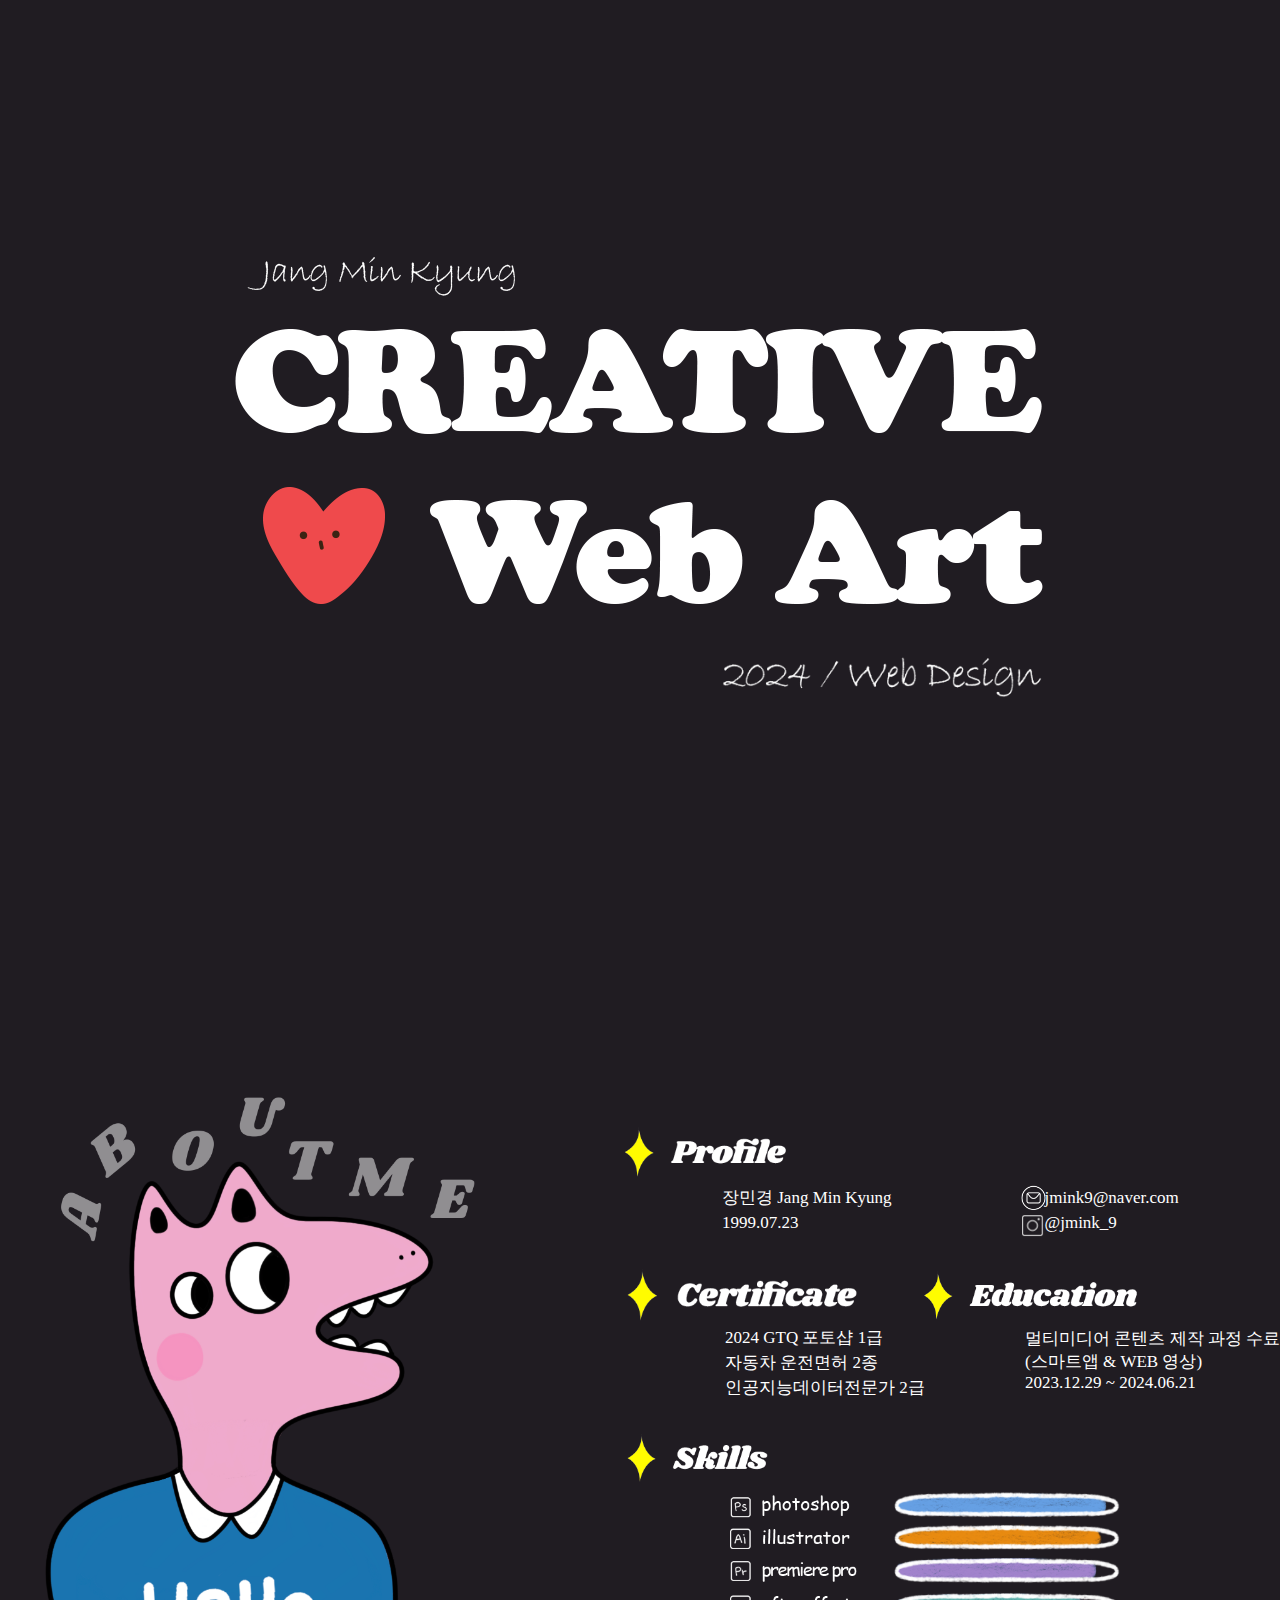
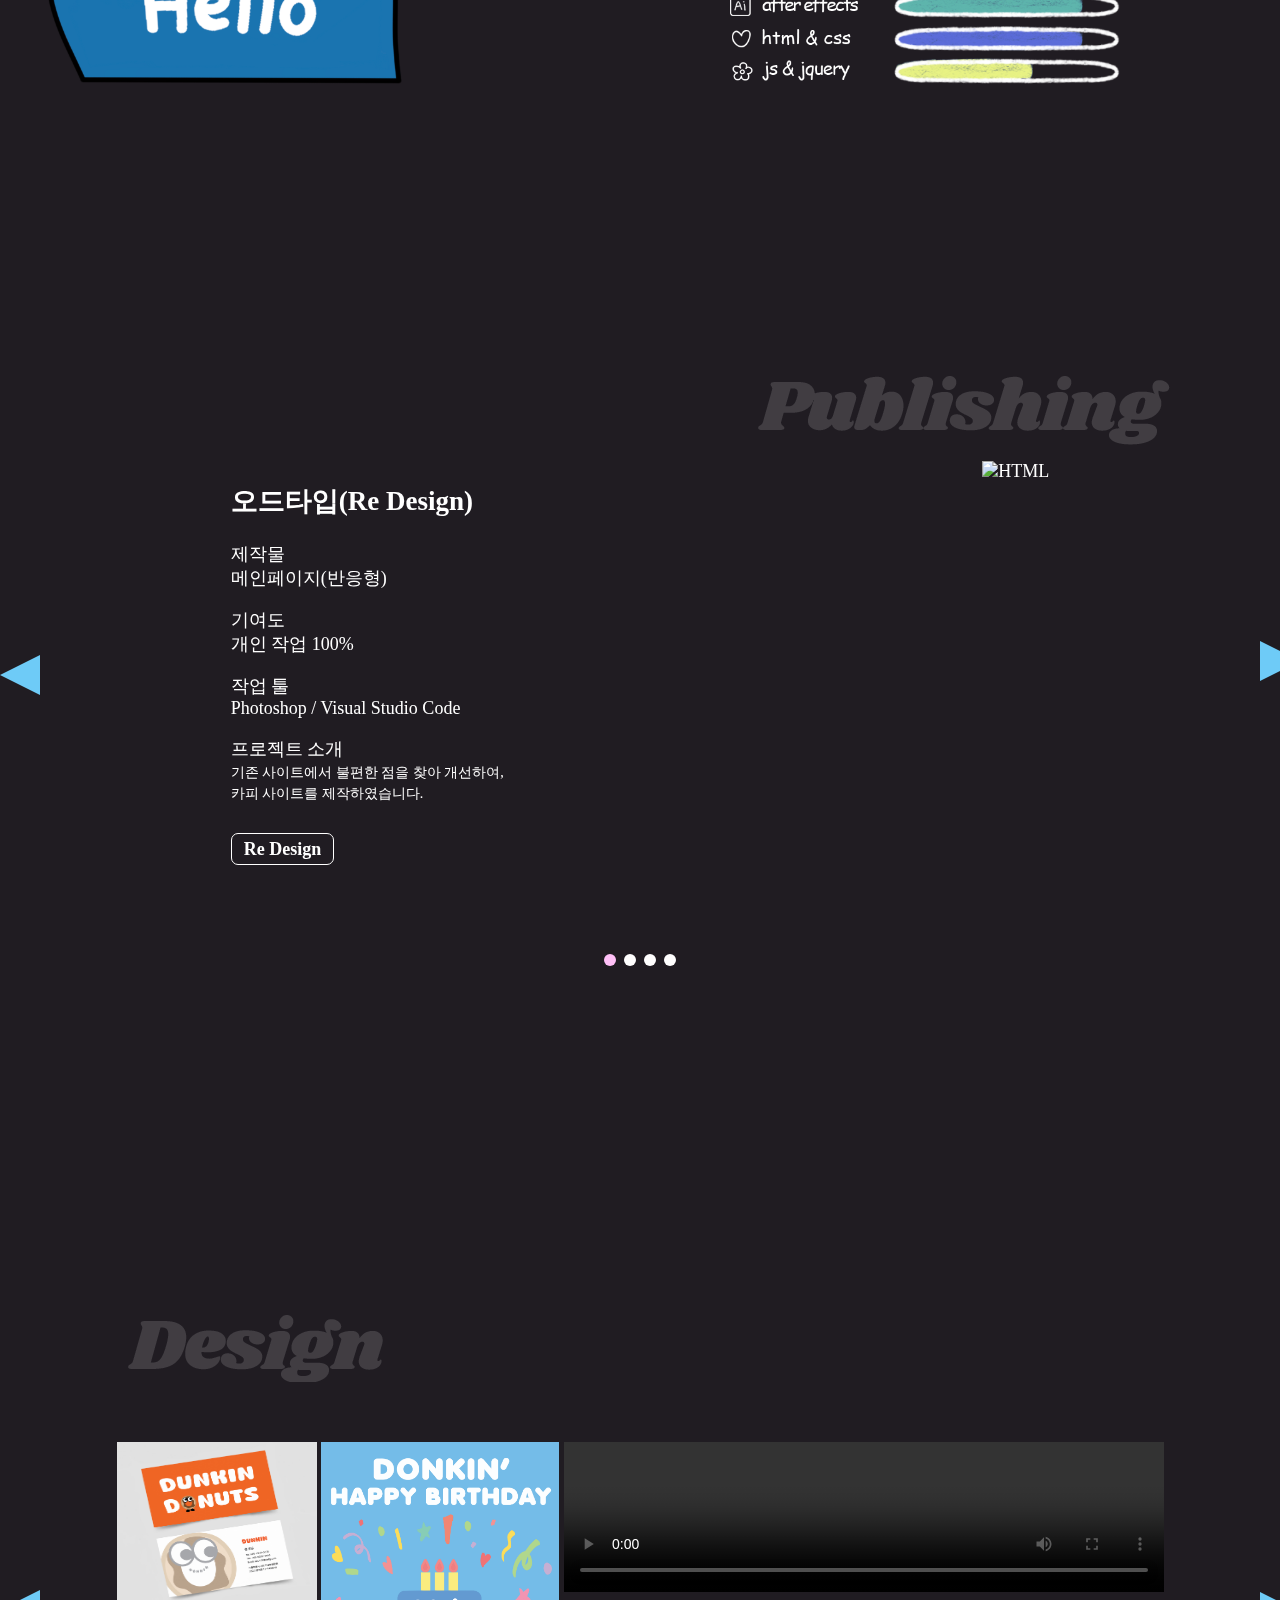
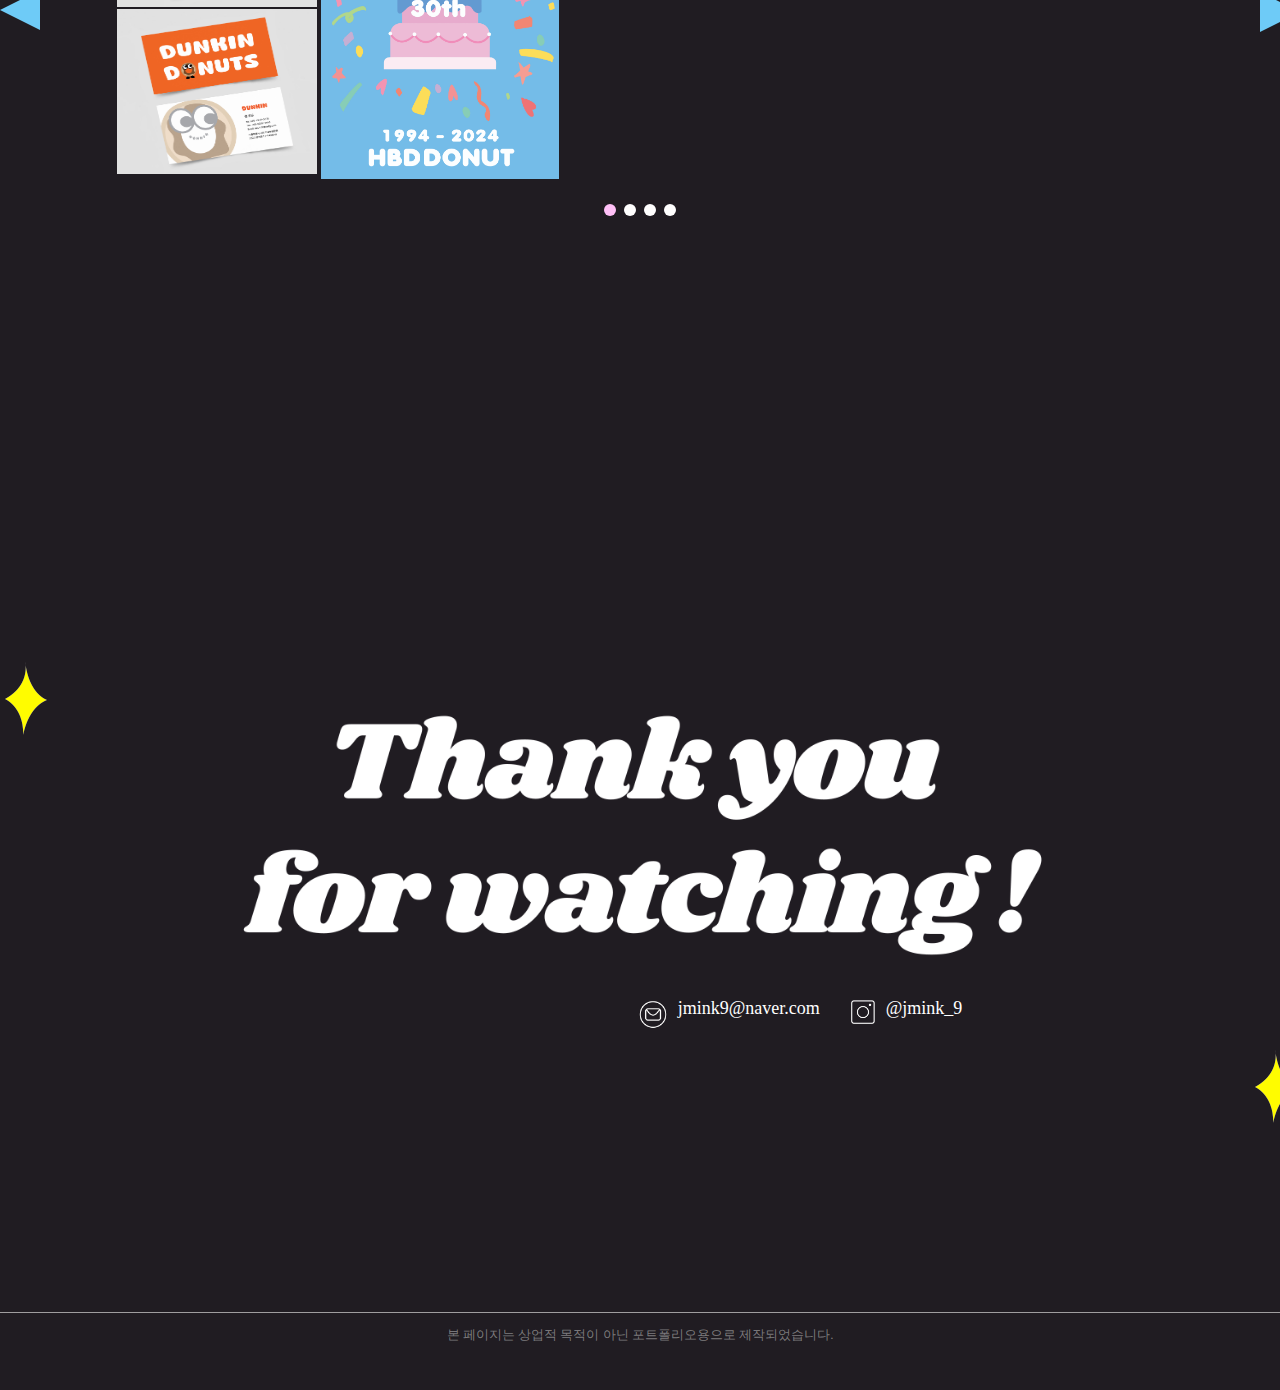
==== index.html @ a8d46d18 "Add files via upload" ====
<!DOCTYPE html>
<html lang="ko">
<head>
    <meta charset="UTF-8">
    <meta name="viewport" content="width=device-width, initial-scale=1.0">
    <title>포트폴리오</title>
    <link rel="stylesheet" href="css/swiper.min.css">
    <link rel="stylesheet" href="css/index.css">
    <script src="js/swiper.min.js"></script>
    <script src="js/jquery-3.7.1.min.js"></script>
</head>
<body>
    <div id="wrap">
    <!--메인-->
        <div class="content">
            <div id="port">
                <img id="name" src="images/main_name.png" alt="name">
                <!--<img id="port_f" src="images/main_po.png" alt="portfolio" width="700px";>-->
                <img  id="port_f" src="images/main_po05.png" alt="#">
                <img id="wd" src="images/main_2024_2.png" alt="2024">
            </div>
        </div>

    <!--자기소개-->
        <div class="content">
                <div id="size01">
                    <!--<img src="images/aboutme_15.png" alt="aboutme">-->
                    <div id="aboutme">
                        <img id = "me" src="images/dog_me.png" alt="me" width="1200px">
                        <div id="profile">
                            <img src="images/about_profile.png" alt="1" width="170px">
                            <table>
                                <tr>
                                    <td class="text">장민경 Jang Min Kyung</td>
                                    <td>jmink9@naver.com</td>
                                </tr>                        
                                <tr>
                                    <td class="text">1999.07.23</td>
                                    <td>@jmink_9</td>
                                </tr>
                            </table>
                            <img  id="icon_m"src="images/mail.png" alt="mail" width="27px">
                            <img id="icon_i" src="images/in.png" alt="insta" width="23px">
                        </div>
                        
                        <div id="certificat">
                            <img src="images/about_certificat.png" alt="2" width="240px">
                            <div class="text_cf">
                                <p>2024 GTQ 포토샵 1급</p>
                                <p>자동차 운전면허 2종</p>
                                <p>인공지능데이터전문가 2급</p>
                            </div>
                        </div>
                        
                        <div id="education">
                            <img src="images/about_education.png" alt="3" width="220px">
                            <p>멀티미디어 콘텐츠 제작 과정 수료<br>
                            (스마트앱 & WEB 영상)<br>2023.12.29 ~ 2024.06.21</p>
                        </div> 
                        <div id="skill">
                            <img src="images/about_skill.png" alt="4" width="145px">
                            <div id="sk_icon"> 
                                <img src="images/ic.png" alt="#" width="1200px">
                            </div>
                        </div>    
                    </div>
                </div>
        </div>

    <!--웹-->
        <div class="content">
            <div class="visual">
                <div class="swiper-container">
                    <div id="triangle01" class="prev"></div>
                    <div id="pub_top">
                        <img id="pub" src="images/publishing_15.png" alt="publishing">
                    </div>
                    <div class="swiper-wrapper"  id="web">
                        <div class="swiper-slide">
                            <div id="web_text">
                                <h2>오드타입(Re Design)</h2>
                                <p>제작물<br>메인페이지(반응형)</p>
                                <p>기여도<br>개인 작업 100%</p>
                                <p>작업 툴<br>Photoshop / Visual Studio Code</p>
                                <p>프로젝트 소개<br>
                                    <span>기존 사이트에서 불편한 점을 찾아 개선하여, 카피 사이트를 제작하였습니다.</span></p>
                                <div id="box">
                                    <p><a href="odd/index.html" target="_blank" >Re Design</a></p>
                                </div>
                            </div>
                            <a href="#"><img id="web_img" src="images/odd_ph.png" alt="HTML"></a>
                        </div>
                        <div class="swiper-slide">
                            <div id="web_text">
                                <h2>이디야</h2>
                                <p>제작물<br>메인페이지 / 서브페이지(브랜드소식)</p>
                                <p>기여도<br>개인 작업 100%</p>
                                <p>작업 툴<br>Photoshop / Visual Studio Code</p>
                                <p>프로젝트 소개<br>
                                    <span>기존 사이트에서 불편한 점을 찾아 개선하여, 카피 사이트를 제작하였습니다.</span></p>
                                <div id="box">
                                    <p><a href="ediya/index.html" target="_blank" >WEB SITE</a></p>
                                </div>
                            </div>
                            <a href="#"><img  id="web_img" src="images/ed.png" alt="CSS"></a>
                        </div>
                        <div class="swiper-slide">
                            <div id="web_text">
                                <h2>던킨도너츠(Re Design)</h2>
                                <p>제작물<br>메인페이지 / 서브페이지(메뉴)</p>
                                <p>기여도<br>개인 작업 100%</p>
                                <p>작업 툴<br>Photoshop / Visual Studio Code</p>
                                <p>프로젝트 소개<br>
                                    <span>기존 사이트에서 불편한 점을 찾아 개선하여, 카피 사이트를 제작하였습니다.</span></p>
                                <div id="box">
                                    <p><a href="https://www.dunkindonuts.co.kr/" target="_blank" >ORIGINAL</a></p>
                                    <p><a href="dunkin//index.html" target="_blank" >Re Design</a></p>
                                </div>
                            </div>
                            <a href="#"><img id="web_img" src="images/don.png" alt="HTML"></a>
                        </div>
                        <div class="swiper-slide">
                            <div id="web_text">
                                <h2>던킨도너츠(Re Design)</h2>
                                <p>제작물<br>메인페이지</p>
                                <p>기여도<br>개인 작업 100%</p>
                                <p>작업 툴<br>Photoshop / Visual Studio Code</p>
                                <p>프로젝트 소개<br>
                                    <span>기존 사이트에서 불편한 점을 찾아 개선하여, 카피 사이트를 제작하였습니다.</span></p>
                                <div id="box">
                                    <p><a href="" target="_blank" >ORIGINAL</a></p>
                                    <p><a href="" target="_blank" >Web</a></p>
                                </div>
                            </div>
                            <a href="#"><img id="web_img" src="images/don.png" alt="jQuery"></a>
                        </div> 
                    </div>
                    <div class="swiper-pagination"></div>
                    <div id="triangle02" class="next"></div>
                </div>
            </div>
        </div>

    <!--디자인-->
        <div class="content">
            <div class="visual">
                <div class="swiper-container" id="de_up">
                    <div id="triangle03" class="prev"></div>
                    <img id="des" src="images/design_15.png" alt="design">
                    <div class="swiper-wrapper">
                        <div class="swiper-slide" id="des_img">
                                <div class="des_box">
                                    <div>
                                        <a href="images/ma.jpg" onClick="window.open(this.href, '', 'width=500, height=430'); return false;"><img src="images/ma.jpg" width="200px" height="165px"></a>
                                        <a href="images/port.jpg" onClick="window.open(this.href, '', 'width=400, height=430'); return false;"><img src="images/port.jpg" width="238px"></a>
                                        <a href="#"><video controls="controls" width="600px">
                                            <source src="images/dunkin_donut.mp4">
                                        </video></a>
                                    </div>
                                    <a href="images/ma.jpg" onClick="window.open(this.href, '', 'width=500, height=430'); return false;"><img id="top" src="images/ma.jpg" width="200px" height="165px"></a>
                                </div>
                        </div>
                        <div class="swiper-slide">
                            <div class="des_box">
                                <a href="#"><img src="images/a.png" width="200px"></a>
                                <a href="#"><img src="images/b.png" width="200px"></a>
                                <a href="#"><img src="images/c.png" width="200px"></a>
                                <a href="#"><img src="images/d.png" width="200px"></a>
                                <a href="#"><img src="images/a.png" width="200px"></a>
                            </div>                    
                        </div>
                        <div class="swiper-slide">
                            <div class="des_box">
                                <a href="#"><img src="images/a.png" width="200px"></a>
                                <a href="#"><img src="images/b.png" width="200px"></a>
                                <a href="#"><img src="images/c.png" width="200px"></a>
                                <a href="#"><img src="images/d.png" width="200px"></a>
                                <a href="#"><img src="images/a.png" width="200px"></a>
                            </div>
                        </div>
                        <div class="swiper-slide">
                            <div class="des_box">
                                <a href="#"><img src="images/a.png" width="200px"></a>
                                <a href="#"><img src="images/b.png" width="200px"></a>
                                <a href="#"><img src="images/c.png" width="200px"></a>
                                <a href="#"><img src="images/d.png" width="200px"></a>
                                <a href="#"><img src="images/a.png" width="200px"></a>
                            </div>
                        </div> 
                    </div>
                    <div class="swiper-pagination"></div>
                    <div id="triangle04" class="next"></div>
                </div>

            </div>
        </div>


    <!--푸터-->
        <div class="content">
            <div class="size">
                <img id="star01" src="images/star.png" alt="별">
                
                <div id="thank">
                    <img src="images/contact_thank.png" alt="인사" width="820px">
                </div>
                
                <div id="contack_ic">
                    <a href="mailto:jmink9@naver.com">
                        <img src="images/mail.png" width="30px">
                    </a>    
                    <a href="mailto:jmink9@naver.com"><p class="footer">jmink9@naver.com</p></a>
                    <a href="https://www.instagram.com/jmink_9/?igsh=MWw2dGh5cmRtcnc2MQ%3D%3D&utm_source=qr"  target="_blank" >
                        <img src="images/in.png" width="26px">
                    </a>    
                    <a href="https://www.instagram.com/jmink_9/?igsh=MWw2dGh5cmRtcnc2MQ%3D%3D&utm_source=qr">
                        <p class="footer">@jmink_9</p>
                    </a>
                </div>
                <img id="star02" src="images/star.png" alt="별">
            </div>
                <footer>
                    <p>본 페이지는 상업적 목적이 아닌 포트폴리오용으로 제작되었습니다.</p>
                </footer>
            
        </div>
    </div>

    <!--js-->
    <script src="js/page.js"></script>
</body>
</html>
---- css/index.css ----
@charset "UTF-8";
html{height: 100%;}

body{height: 100%;
    overflow: hidden;
    margin: 0px;
    padding: 0px;
    background-color: rgb(32, 28, 34);
    /*background-color: rgb(149, 240, 240);*/}

#wrap{position: relative;
    top:0;
    width: 100%;
    height: 100%;
    transition: 2s;}

.content{width: 100%;
        height: 100%;
        color: white;
        font-size: 18px;}

.size{width: 1280px;
        margin: 30px auto;}

a{color: white;
text-decoration: none;}

/* 메인 */
#port{text-align: center;
        width: 1280px;
        margin: auto;}

#port #name{display:block;
            position: relative;
            top: 245px;
            left: 240px;}
            
/*#port #port_f{margin-top: 250px;}*/
#port #port_f{margin-top: 120px;
                margin-left: 55px;}

#port #wd{display: block;
        width: 330px;
        position: relative;
        top: -130px;
        left: 720px;}

        
/* about */
#me{margin-left: -300px;
margin-top: 20px;}

#about{margin-top: 100px;
        margin-left: 200px;
        display: inline-block;}
        
#size01{width: 1280px;
        margin: 170px auto;
        font-size: 17px;}

#aboutme{margin-left: -80px;}
        
#profile{margin-top: -645px;
        margin-left: 700px;}

#profile table{display: flex;}

#profile td{padding-left: 150px;}

#profile .text{padding-left: 100px;}

#profile #icon_m{position: relative;
                top: -52px;
                left: 400px;}
#profile #icon_i{position: relative;
                top: -26px;
                left: 370px;}


#certificat{margin-top: 0px;
                margin-left: 700px;}

#certificat p:nth-of-type(2){margin-top: -15px;}

.text_cf{margin-top: -20px;
        margin-left: 105px;}

.text_cf p:nth-of-type(3){margin-top: -15px;}


#education{margin-top: -145px;
        margin-left: 1000px;}

#education p{margin-left: 105px;
                margin-top: 0px;
                width: 350px;}

#skill{margin-top: 40px;
        margin-left: 705px;}

/*#sk6{width: 140px;
        margin-top: 5px;
        margin-left: 100px;}*/
/*#lo{margin-top: -195px;
        margin-left: 200px;}*/

/*#sk_icon{width: 50px;
        margin-top: -195px;
        margin-left: 55px;}

#sk_icon img{padding-top: 5px;}*/

#sk_icon{margin-top: -310px;
        margin-left: -380px;}


/* web */
.visual{margin-top: -200px;}

#web{margin-top: -20px;}

#pub_top{margin-top: 50px;}
#pub{margin-left: 750px;}

#web_text{width: 290px;}

#web_text span{font-size: 14px;}

#box{display: flex;}

#box p a{border: 1px white solid;
        border-radius: 7px;
        font-weight: bold;
        padding: 5px 12px;
        margin-right: 10px;}

#box a:hover{background-color: pink;
                border-radius: 7px;
                font-weight: bold;
                color: white;
                padding: 5px 12px;}

#triangle01{width: 0px;
                height: 0;
                border-style: solid;
                border-width: 20px 40px 20px 0;
                border-color: transparent rgb(110, 203, 247) transparent transparent;
                margin-top: 200px;
                position: relative;
                left: 0px; top: 285px;
                z-index: 100;}

#triangle02{width: 0px;
                height: 0;
                border-style: solid;
                border-width: 20px 0 20px 40px;
                border-color: transparent transparent transparent rgb(110, 203, 247);
                margin-top: 200px;
                position: relative;
                left: 1260px; top: -920px;
                z-index: 100;}


.swiper-slide{display: flex;
                justify-content: space-around;}


    /* swiper */
.visual .swiper-container{max-width: 1300px;
                        height: 900px;
                        margin: 0 auto;
                        position: relative;}

.visual img{vertical-align: top;}

    /* swiper 하단 버튼 디자인  */
.visual .swiper-pagination{position: absolute;
                        left: 0; top: 780px;
                        z-index: 100;            
                        text-align: center;}

.visual .swiper-pagination .swiper-pagination-bullet{
        width: 12px;
        height: 12px;
        background: #fff;
        opacity: 1;}

.visual .swiper-pagination .swiper-pagination-bullet-active{
        background: #ffc0f7;}





/* design */
#des{margin-top: 50px;
        margin-bottom: 60px;
        margin-left: 100px;}

#de_up{margin-top: 150px;}

#pub{margin-left: 750px;
        margin-top: -100px;}

#triangle03{width: 0px;
                height: 0;
                border-style: solid;
                border-width: 20px 40px 20px 0;
                border-color: transparent rgb(110, 203, 247) transparent transparent;
                margin-top: 200px;
                position: relative;
                left: 0px; top: 370px;
                z-index: 100;}

#triangle04{width: 0px;
                height: 0;
                border-style: solid;
                border-width: 20px 0 20px 40px;
                border-color: transparent transparent transparent rgb(110, 203, 247);
                margin-top: 200px;
                position: relative;
                left: 1260px; top: -950px;
                z-index: 100;}

#top{margin-top: -170px;}

/*footer*/
.size{margin-top: 170px;}
#thank{display: flex;
        justify-content: center;
        margin-top: 130px;}

#star01{position: relative;
        top: 170px;}

#star02{position: relative;
        top: -150px;
        left: 1250px;}

#contack_ic{display: flex;
        justify-content: center;
        margin-top: 30px;
        margin-left: 270px;
        margin-bottom: 150px;}

.footer{position: relative;
        top: -11px;
        left: 10px;}

#contack_ic img{margin-left: 40px;
                margin-top: 8px;}

/*#box p a{border: 1px white solid;
        border-radius: 7px;
        font-weight: bold;
        padding: 5px 12px;
        margin-right: 10px;}

#box a:hover{background-color: pink;
                border-radius: 7px;
                font-weight: bold;
                color: white;
                padding: 5px 12px;}*/

footer{border-top: 1px rgba(228, 228, 228, 0.651) solid;
        font-size: 13px;
        color: rgba(220, 220, 220, 0.486);
        text-align: center;}
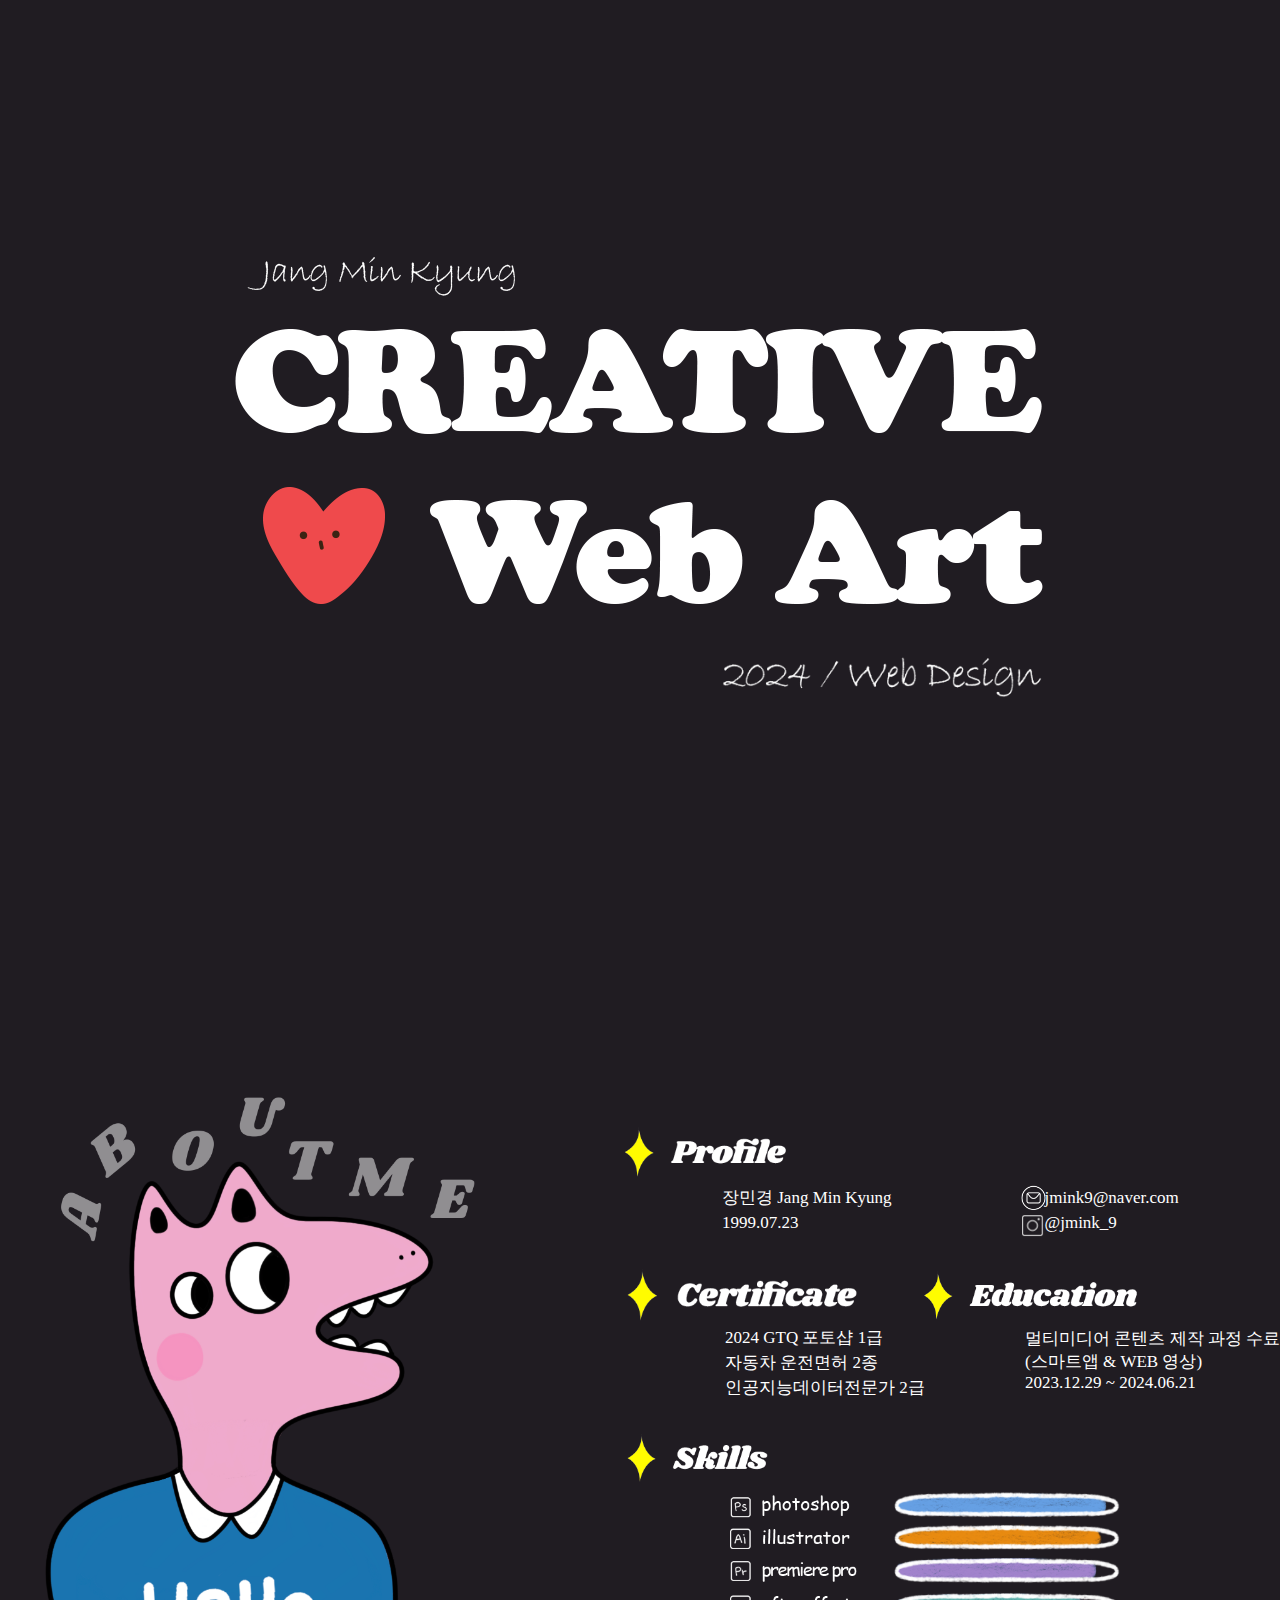
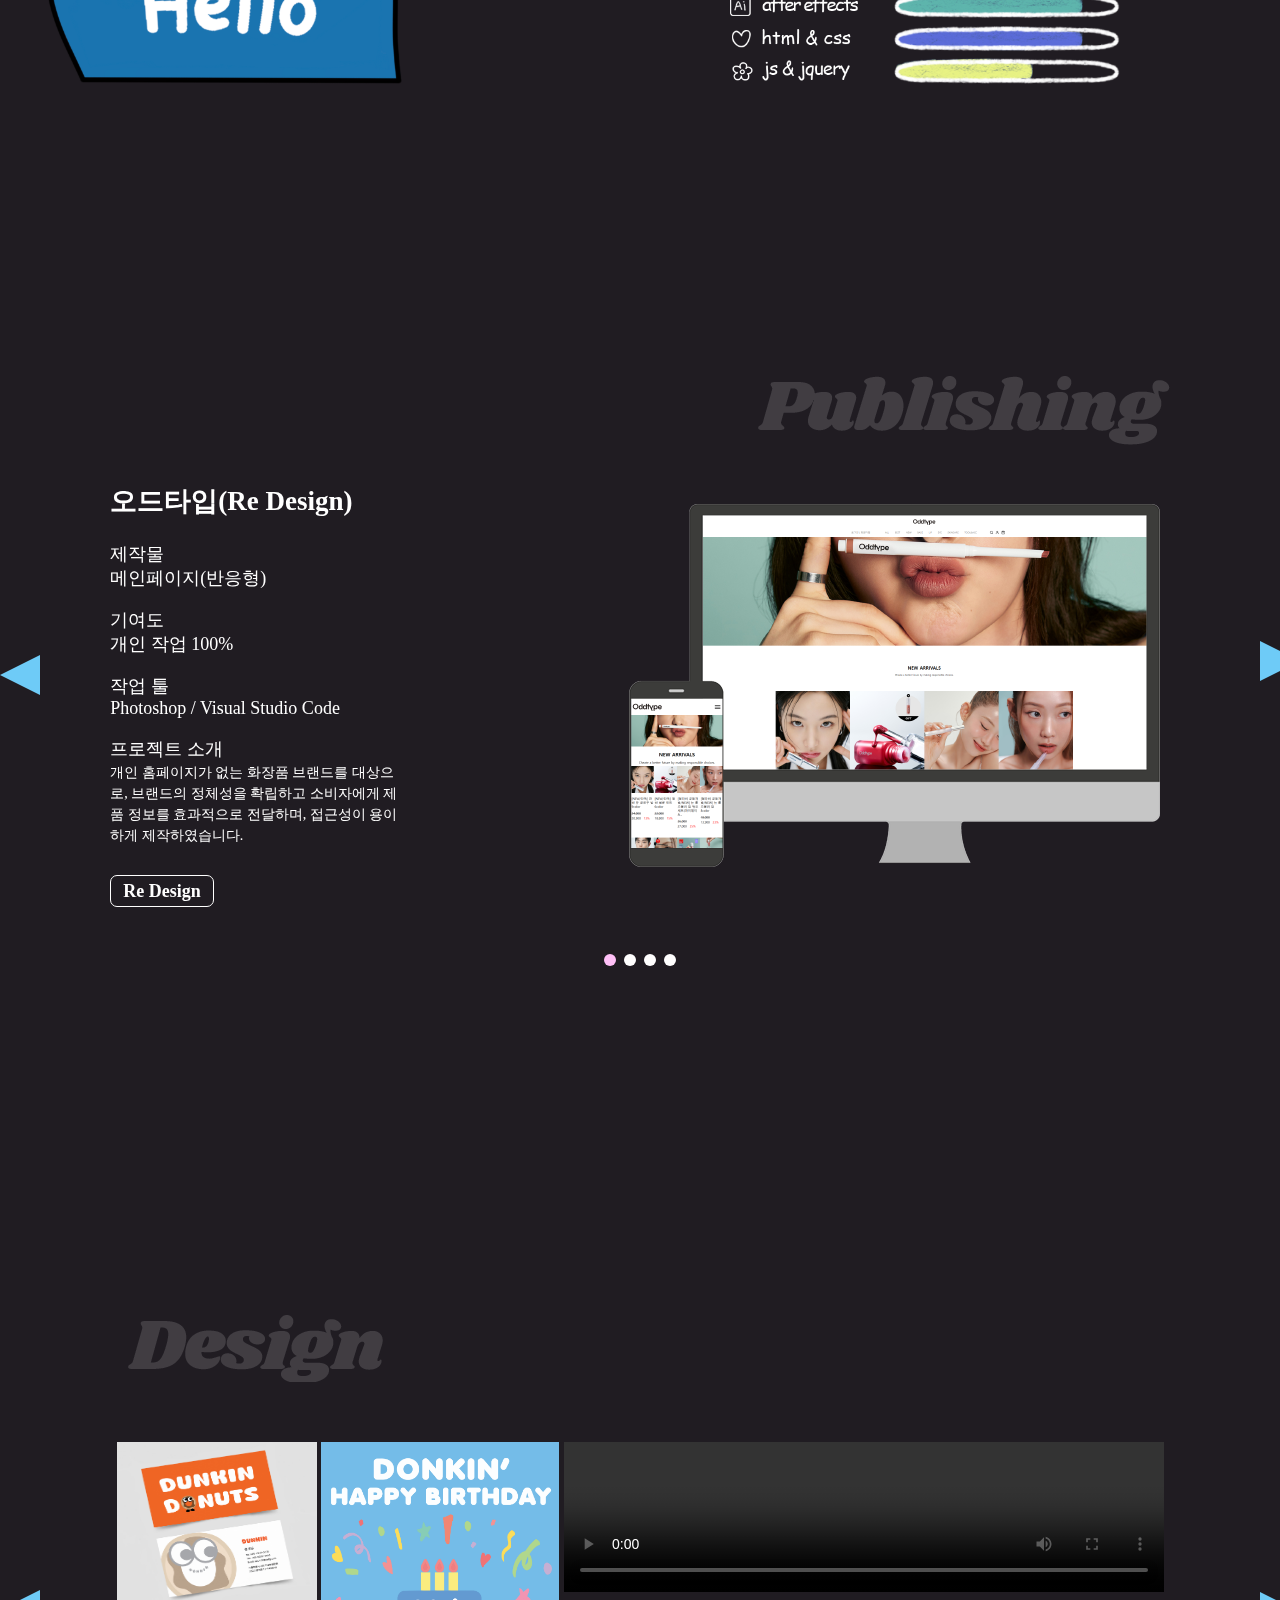
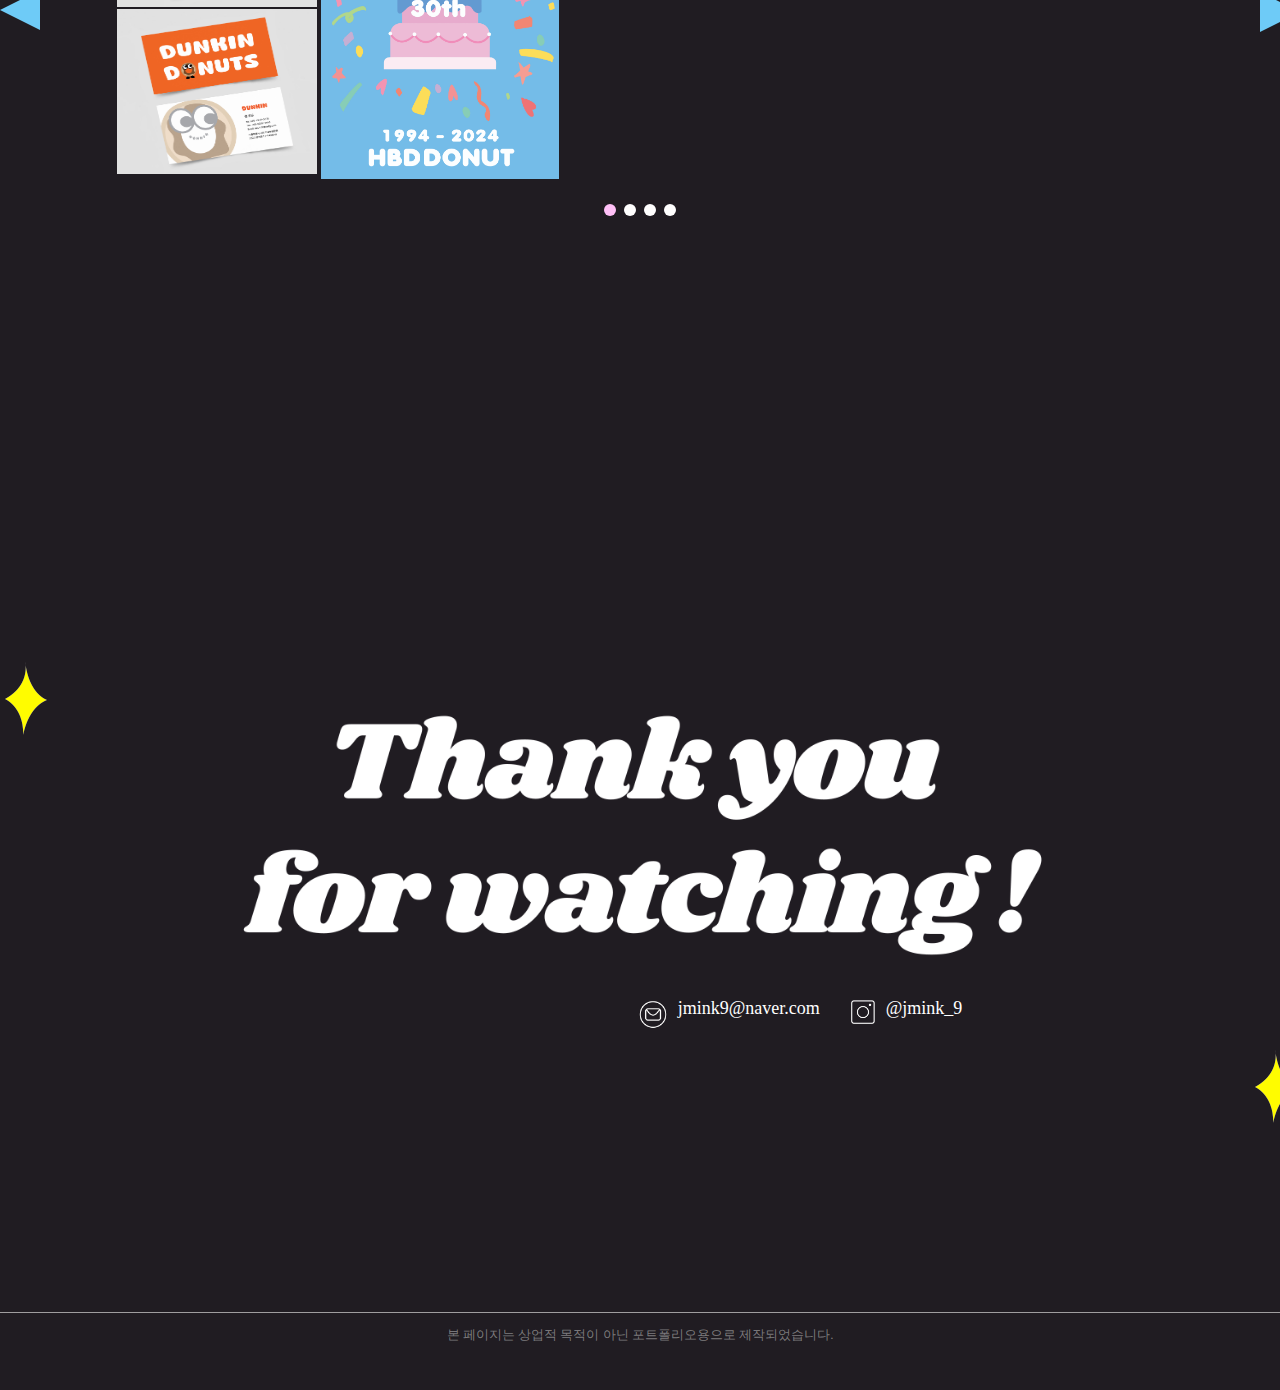
==== commit ced60162: "Add files via upload" ====
--- a/index.html
+++ b/index.html
@@ -83,7 +83,9 @@
                                 <p>기여도<br>개인 작업 100%</p>
                                 <p>작업 툴<br>Photoshop / Visual Studio Code</p>
                                 <p>프로젝트 소개<br>
-                                    <span>기존 사이트에서 불편한 점을 찾아 개선하여, 카피 사이트를 제작하였습니다.</span></p>
+                                    <span>개인 홈페이지가 없는 화장품 브랜드를 대상으로, 브랜드의 정체성을 확립하고
+                                        소비자에게 제품 정보를 효과적으로 전달하며, 접근성이 용이하게 제작하였습니다.
+                                    </span></p>
                                 <div id="box">
                                     <p><a href="odd/index.html" target="_blank" >Re Design</a></p>
                                 </div>
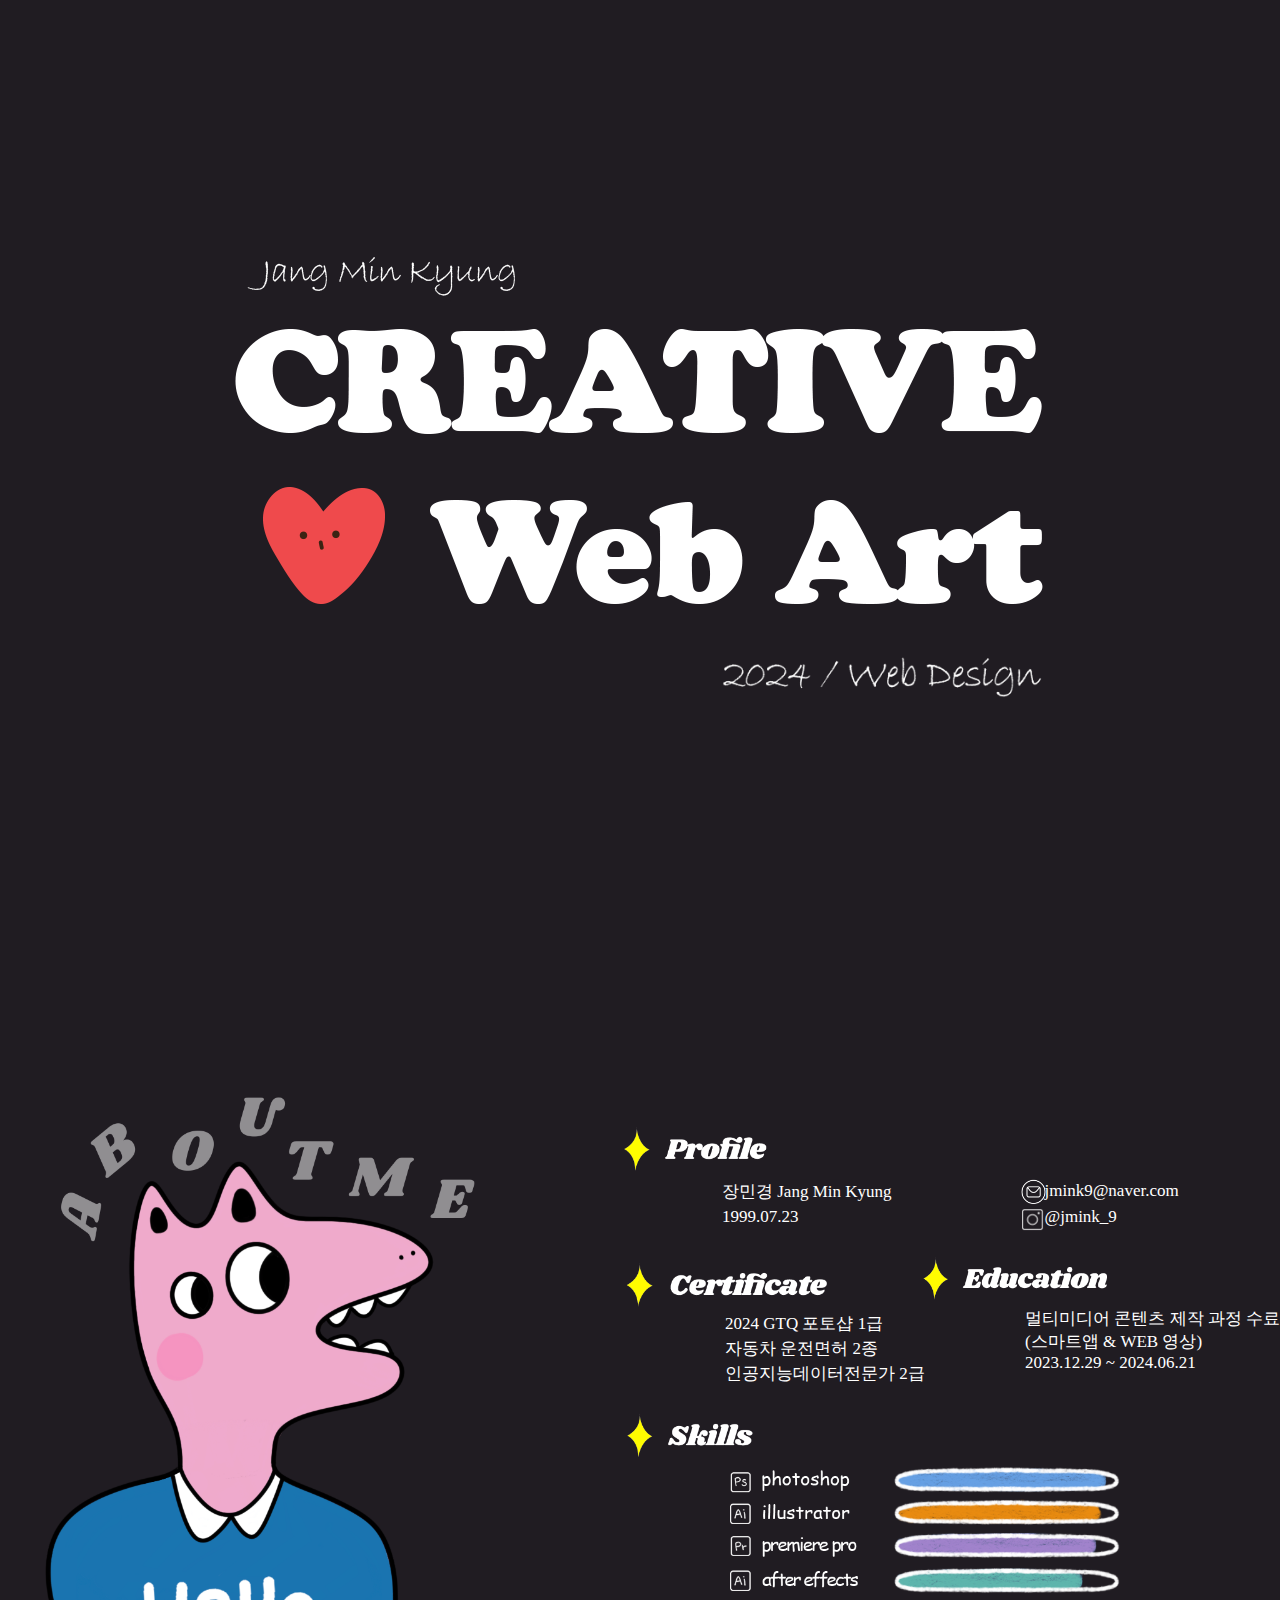
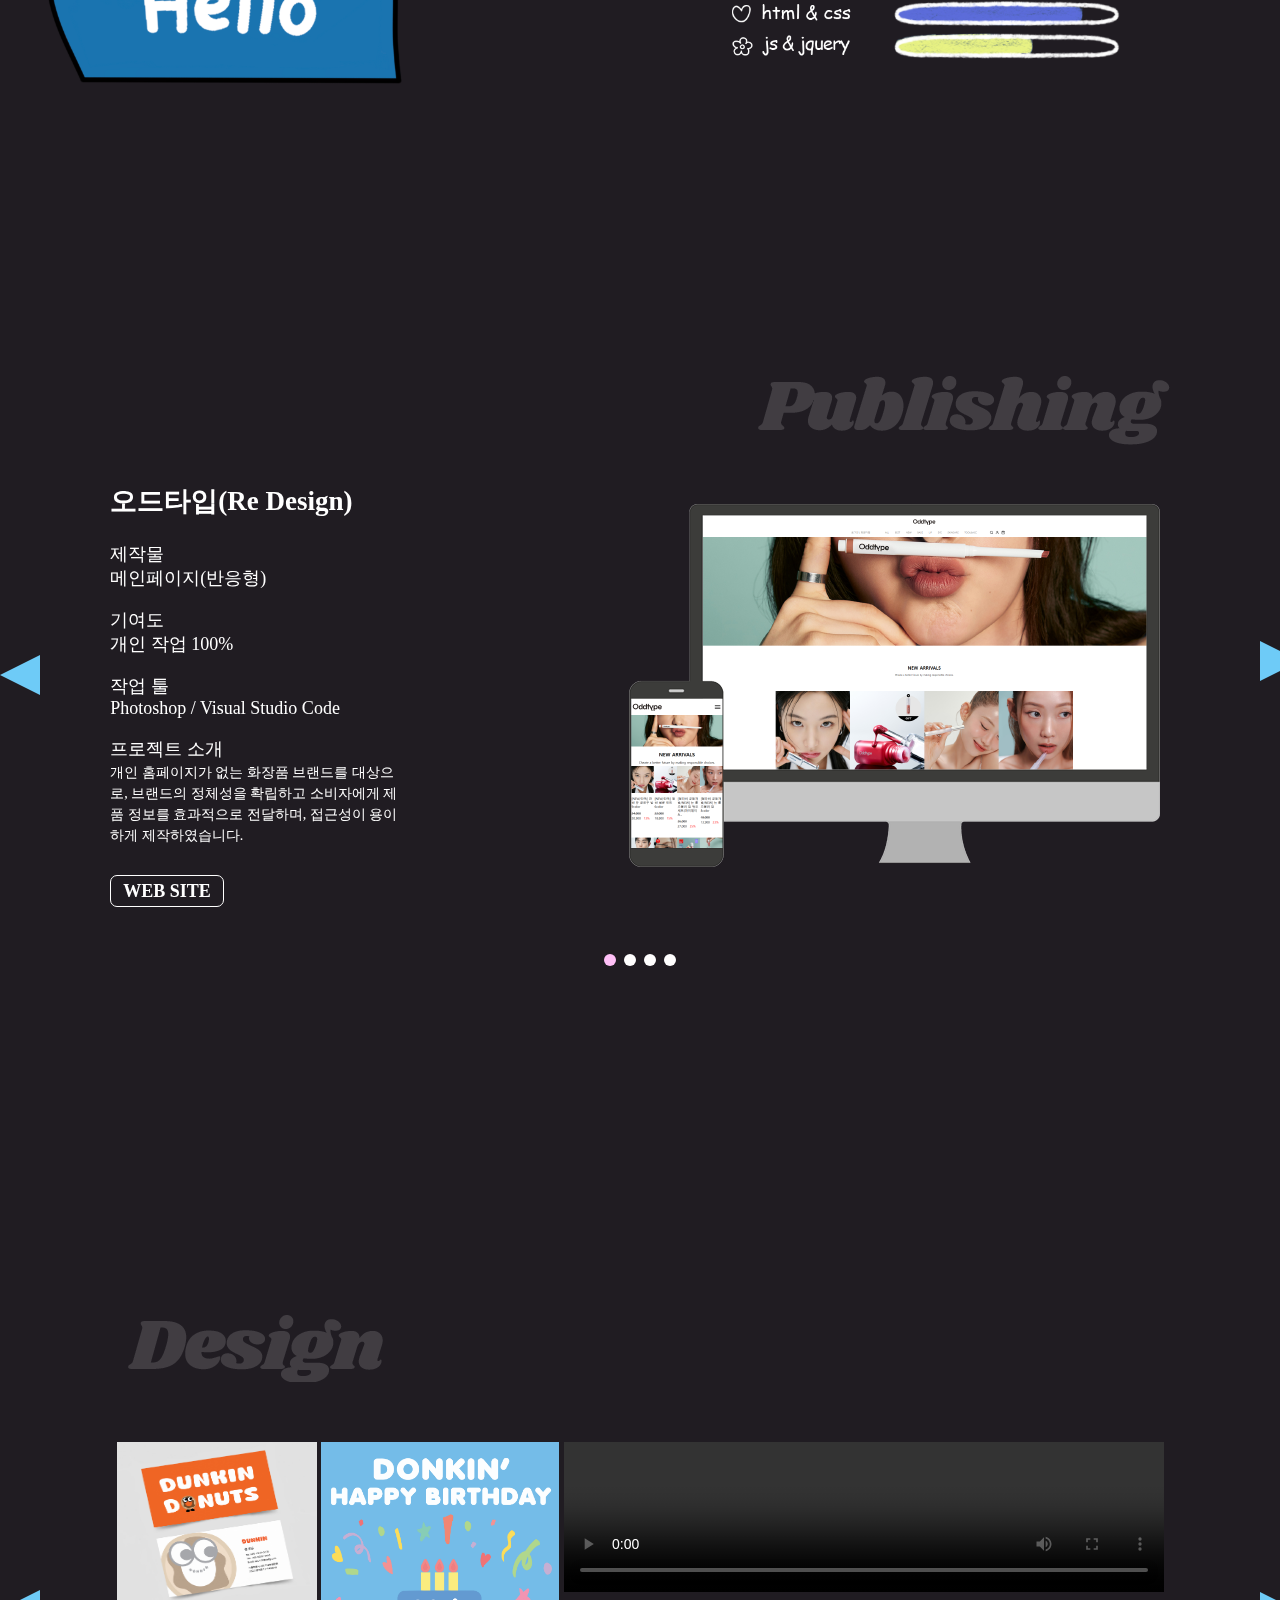
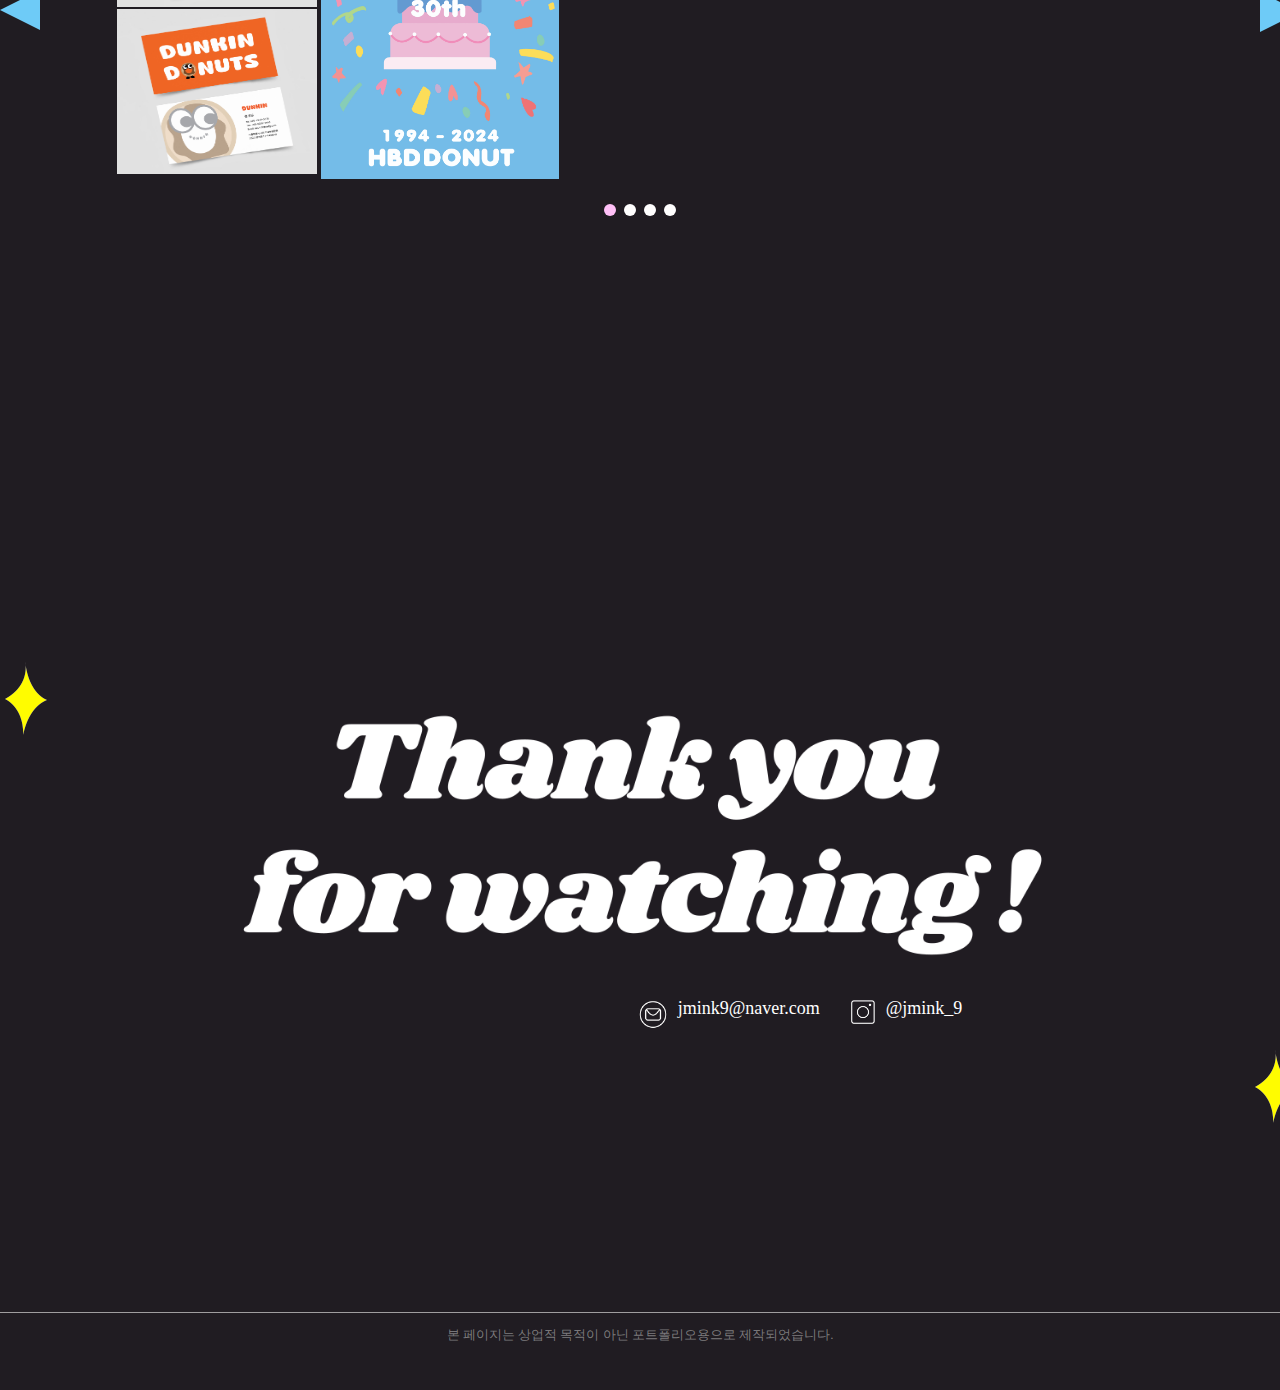
==== commit 50e7f3ed: "Add files via upload" ====
--- a/index.html
+++ b/index.html
@@ -28,7 +28,7 @@
                     <div id="aboutme">
                         <img id = "me" src="images/dog_me.png" alt="me" width="1200px">
                         <div id="profile">
-                            <img src="images/about_profile.png" alt="1" width="170px">
+                            <img src="images/about_profile.png" alt="1" width="150px">
                             <table>
                                 <tr>
                                     <td class="text">장민경 Jang Min Kyung</td>
@@ -44,7 +44,7 @@
                         </div>
                         
                         <div id="certificat">
-                            <img src="images/about_certificat.png" alt="2" width="240px">
+                            <img src="images/about_certificat.png" alt="2" width="210px">
                             <div class="text_cf">
                                 <p>2024 GTQ 포토샵 1급</p>
                                 <p>자동차 운전면허 2종</p>
@@ -53,12 +53,12 @@
                         </div>
                         
                         <div id="education">
-                            <img src="images/about_education.png" alt="3" width="220px">
+                            <img src="images/about_education.png" alt="3" width="190px">
                             <p>멀티미디어 콘텐츠 제작 과정 수료<br>
                             (스마트앱 & WEB 영상)<br>2023.12.29 ~ 2024.06.21</p>
                         </div> 
                         <div id="skill">
-                            <img src="images/about_skill.png" alt="4" width="145px">
+                            <img src="images/about_skill.png" alt="4" width="130px">
                             <div id="sk_icon"> 
                                 <img src="images/ic.png" alt="#" width="1200px">
                             </div>
@@ -75,6 +75,7 @@
                     <div id="pub_top">
                         <img id="pub" src="images/publishing_15.png" alt="publishing">
                     </div>
+
                     <div class="swiper-wrapper"  id="web">
                         <div class="swiper-slide">
                             <div id="web_text">
@@ -87,11 +88,47 @@
                                         소비자에게 제품 정보를 효과적으로 전달하며, 접근성이 용이하게 제작하였습니다.
                                     </span></p>
                                 <div id="box">
-                                    <p><a href="odd/index.html" target="_blank" >Re Design</a></p>
+                                    <p><a href="odd/index.html" target="_blank" >WEB SITE</a></p>
                                 </div>
                             </div>
                             <a href="#"><img id="web_img" src="images/odd_ph.png" alt="HTML"></a>
                         </div>
+
+                        <div class="swiper-slide">
+                            <div id="web_text">
+                                <h2>롯데시네마</h2>
+                                <p>제작물<br>메인페이지</p>
+                                <p>기여도<br>개인 작업 100%</p>
+                                <p>작업 툴<br>Photoshop / Visual Studio Code</p>
+                                <p>프로젝트 소개<br>
+                                    <span>
+                                        영화관의 고유한 분위기와 스타일을 강조하기 위해 배경을 블랙으로
+                                        변경하여 영화관 특유의 고급스러움과 몰입감을 더했습니다.
+                                        또한, 콘텐츠의 순서를 재배치하여 가독성을 높였습니다.
+                                    </span></p>
+                                <div id="box">
+                                    <p><a href="lotte/index.html" target="_blank" >WEB SITE</a></p>
+                                </div>
+                            </div>
+                            <a href="#"><img  id="web_img" src="images/lotte_c.png" alt="#"></a>
+                        </div>
+
+                        <div class="swiper-slide">
+                            <div id="web_text">
+                                <h2>던킨도너츠(Re Design)</h2>
+                                <p>제작물<br>메인페이지 / 서브페이지(메뉴)</p>
+                                <p>기여도<br>개인 작업 100%</p>
+                                <p>작업 툴<br>Photoshop / Visual Studio Code</p>
+                                <p>프로젝트 소개<br>
+                                    <span>기존 사이트에서 불편한 점을 찾아 개선하여, 카피 사이트를 제작하였습니다.</span></p>
+                                <div id="box">
+                                    <p><a href="images/던킨 (1).png" target="_blank" >Re Design</a></p>
+                                    <p><a href="dunkin//index.html" target="_blank" >WEB SITE</a></p>
+                                </div>
+                            </div>
+                            <a href="#"><img id="web_img" src="images/don.png" alt="HTML"></a>
+                        </div>
+
                         <div class="swiper-slide">
                             <div id="web_text">
                                 <h2>이디야</h2>
@@ -99,44 +136,15 @@
                                 <p>기여도<br>개인 작업 100%</p>
                                 <p>작업 툴<br>Photoshop / Visual Studio Code</p>
                                 <p>프로젝트 소개<br>
-                                    <span>기존 사이트에서 불편한 점을 찾아 개선하여, 카피 사이트를 제작하였습니다.</span></p>
+                                    <span>공식 홈페이지를 디자인 변경 없이 동일하게 제작하였습니다.</span></p>
                                 <div id="box">
                                     <p><a href="ediya/index.html" target="_blank" >WEB SITE</a></p>
                                 </div>
                             </div>
-                            <a href="#"><img  id="web_img" src="images/ed.png" alt="CSS"></a>
-                        </div>
-                        <div class="swiper-slide">
-                            <div id="web_text">
-                                <h2>던킨도너츠(Re Design)</h2>
-                                <p>제작물<br>메인페이지 / 서브페이지(메뉴)</p>
-                                <p>기여도<br>개인 작업 100%</p>
-                                <p>작업 툴<br>Photoshop / Visual Studio Code</p>
-                                <p>프로젝트 소개<br>
-                                    <span>기존 사이트에서 불편한 점을 찾아 개선하여, 카피 사이트를 제작하였습니다.</span></p>
-                                <div id="box">
-                                    <p><a href="https://www.dunkindonuts.co.kr/" target="_blank" >ORIGINAL</a></p>
-                                    <p><a href="dunkin//index.html" target="_blank" >Re Design</a></p>
-                                </div>
-                            </div>
-                            <a href="#"><img id="web_img" src="images/don.png" alt="HTML"></a>
-                        </div>
-                        <div class="swiper-slide">
-                            <div id="web_text">
-                                <h2>던킨도너츠(Re Design)</h2>
-                                <p>제작물<br>메인페이지</p>
-                                <p>기여도<br>개인 작업 100%</p>
-                                <p>작업 툴<br>Photoshop / Visual Studio Code</p>
-                                <p>프로젝트 소개<br>
-                                    <span>기존 사이트에서 불편한 점을 찾아 개선하여, 카피 사이트를 제작하였습니다.</span></p>
-                                <div id="box">
-                                    <p><a href="" target="_blank" >ORIGINAL</a></p>
-                                    <p><a href="" target="_blank" >Web</a></p>
-                                </div>
-                            </div>
-                            <a href="#"><img id="web_img" src="images/don.png" alt="jQuery"></a>
+                            <a href="#"><img id="web_img" src="images/ed.png" alt="#"></a>
                         </div> 
                     </div>
+                    
                     <div class="swiper-pagination"></div>
                     <div id="triangle02" class="next"></div>
                 </div>
@@ -224,7 +232,6 @@
                 <footer>
                     <p>본 페이지는 상업적 목적이 아닌 포트폴리오용으로 제작되었습니다.</p>
                 </footer>
-            
         </div>
     </div>
 
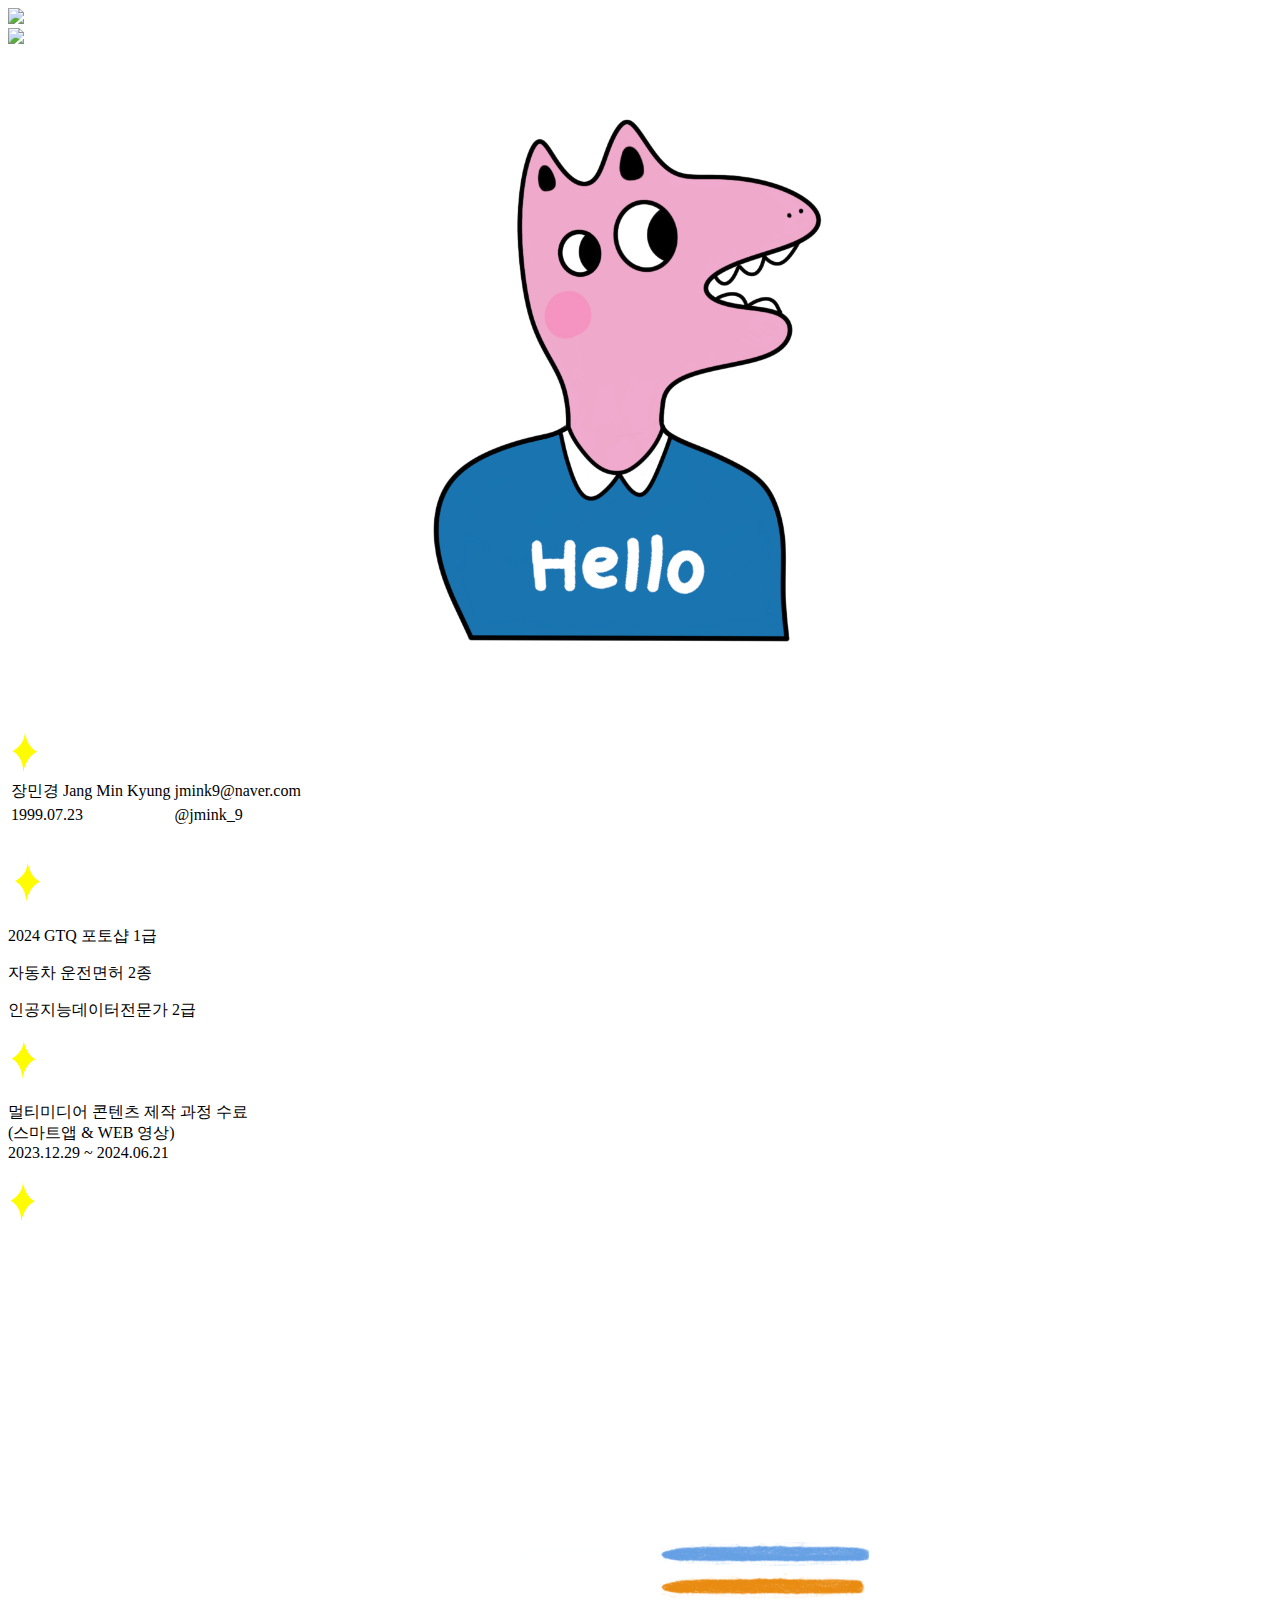
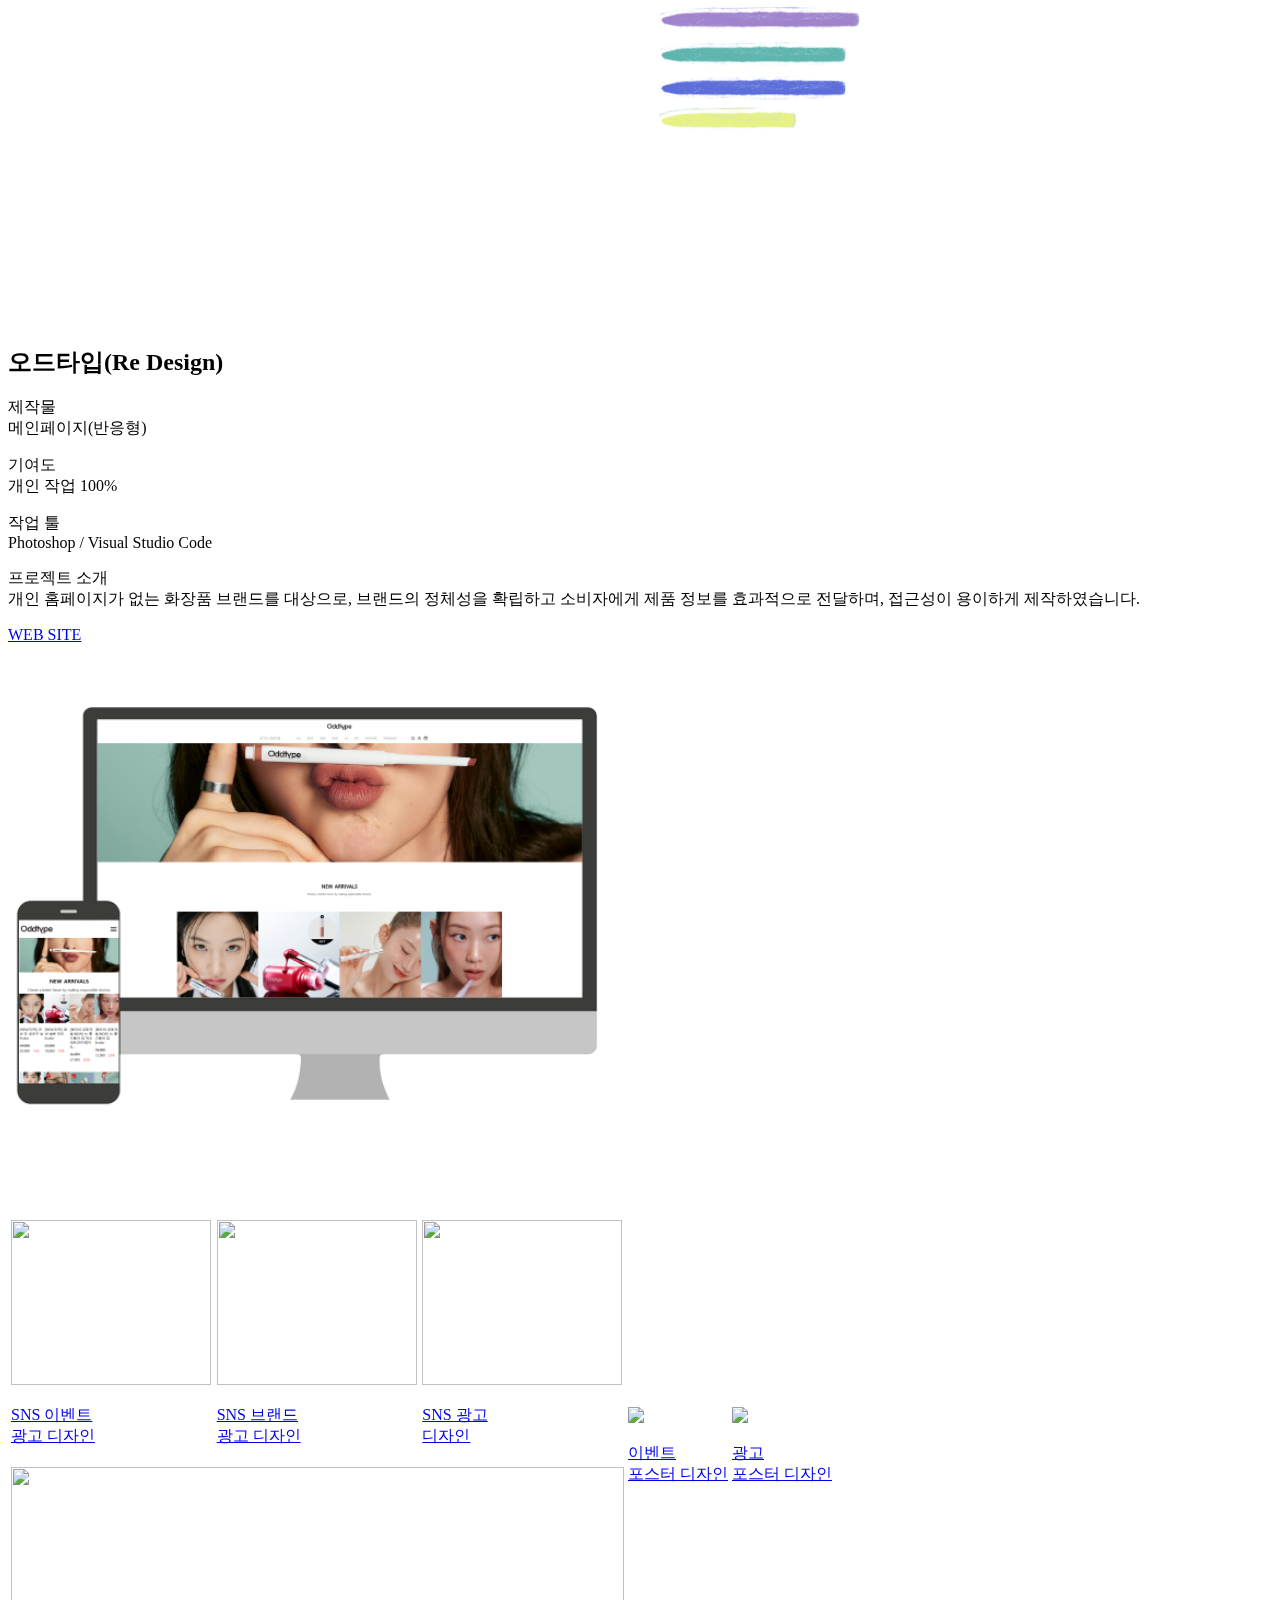
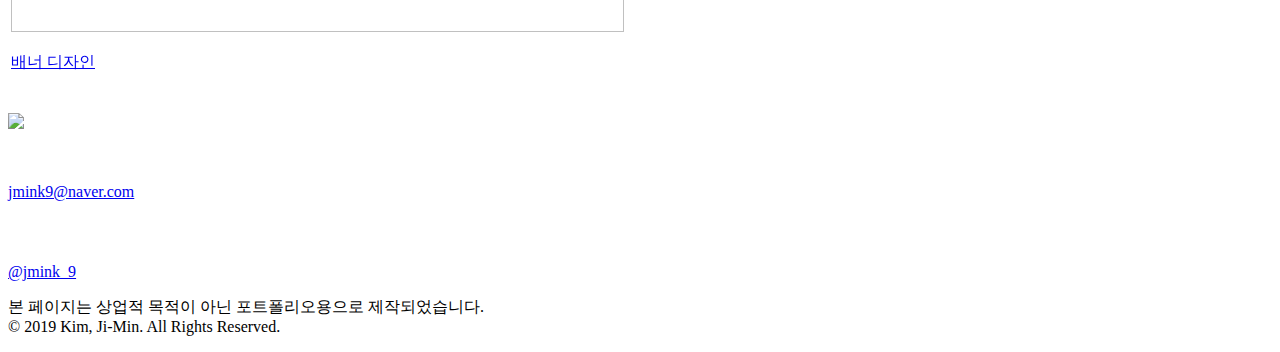
==== commit a72b1560: "Add files via upload" ====
--- a/index.html
+++ b/index.html
@@ -5,26 +5,27 @@
     <meta name="viewport" content="width=device-width, initial-scale=1.0">
     <title>포트폴리오</title>
     <link rel="stylesheet" href="css/swiper.min.css">
-    <link rel="stylesheet" href="css/index.css">
+    <link rel="stylesheet" href="css/index -01_01 copy.css">
     <script src="js/swiper.min.js"></script>
     <script src="js/jquery-3.7.1.min.js"></script>
 </head>
 <body>
     <div id="wrap">
     <!--메인-->
-        <div class="content">
-            <div id="port">
-                <img id="name" src="images/main_name.png" alt="name">
-                <!--<img id="port_f" src="images/main_po.png" alt="portfolio" width="700px";>-->
-                <img  id="port_f" src="images/main_po05.png" alt="#">
-                <img id="wd" src="images/main_2024_2.png" alt="2024">
+        <div id="width_top">
+            <img src="images/back.png" width="100%">
+            <div id="center">
+                <div id="port">
+                    <div id="top_header">
+                        <img id="port_f" src="images/main_po_02.png">
+                    </div>
+                </div>
             </div>
         </div>
 
     <!--자기소개-->
         <div class="content">
                 <div id="size01">
-                    <!--<img src="images/aboutme_15.png" alt="aboutme">-->
                     <div id="aboutme">
                         <img id = "me" src="images/dog_me.png" alt="me" width="1200px">
                         <div id="profile">
@@ -91,12 +92,12 @@
                                     <p><a href="odd/index.html" target="_blank" >WEB SITE</a></p>
                                 </div>
                             </div>
-                            <a href="#"><img id="web_img" src="images/odd_ph.png" alt="HTML"></a>
+                            <a href="odd/index.html" target="_blank" ><img id="web_img01" src="images/odd_ph.png" alt="HTML" width="600px"></a>
                         </div>
 
                         <div class="swiper-slide">
                             <div id="web_text">
-                                <h2>롯데시네마</h2>
+                                <h2>롯데시네마(Re Design)</h2>
                                 <p>제작물<br>메인페이지</p>
                                 <p>기여도<br>개인 작업 100%</p>
                                 <p>작업 툴<br>Photoshop / Visual Studio Code</p>
@@ -110,7 +111,7 @@
                                     <p><a href="lotte/index.html" target="_blank" >WEB SITE</a></p>
                                 </div>
                             </div>
-                            <a href="#"><img  id="web_img" src="images/lotte_c.png" alt="#"></a>
+                                <a href="lotte/index.html" target="_blank" ><img id="web_img" src="images/lotte_c.png" alt="#"></a>
                         </div>
 
                         <div class="swiper-slide">
@@ -120,13 +121,12 @@
                                 <p>기여도<br>개인 작업 100%</p>
                                 <p>작업 툴<br>Photoshop / Visual Studio Code</p>
                                 <p>프로젝트 소개<br>
-                                    <span>기존 사이트에서 불편한 점을 찾아 개선하여, 카피 사이트를 제작하였습니다.</span></p>
+                                    <span>브랜드 컬러를 더욱 강조하였고, 텍스트와 이미지를 조화롭게 배치하여 정보 전달력을 강화했으며, 사용자들이 자주 사용하는 메뉴를 중점으로 웹사이트의 전반적인 가독성을 높였습니다.</span></p>
                                 <div id="box">
-                                    <p><a href="images/던킨 (1).png" target="_blank" >Re Design</a></p>
                                     <p><a href="dunkin//index.html" target="_blank" >WEB SITE</a></p>
                                 </div>
                             </div>
-                            <a href="#"><img id="web_img" src="images/don.png" alt="HTML"></a>
+                            <a href="dunkin//index.html" target="_blank" ><img id="web_img" src="images/don.png" alt="HTML"></a>
                         </div>
 
                         <div class="swiper-slide">
@@ -136,16 +136,16 @@
                                 <p>기여도<br>개인 작업 100%</p>
                                 <p>작업 툴<br>Photoshop / Visual Studio Code</p>
                                 <p>프로젝트 소개<br>
-                                    <span>공식 홈페이지를 디자인 변경 없이 동일하게 제작하였습니다.</span></p>
+                                    <span>공식 홈페이지의 원본 디자인을 충실히 반영하여 동일하게 재구성하였습니다.</span></p>
                                 <div id="box">
                                     <p><a href="ediya/index.html" target="_blank" >WEB SITE</a></p>
                                 </div>
                             </div>
-                            <a href="#"><img id="web_img" src="images/ed.png" alt="#"></a>
+                            <a href="ediya/index.html" target="_blank" ><img id="web_img" src="images/ed.png" alt="#"></a>
                         </div> 
                     </div>
                     
-                    <div class="swiper-pagination"></div>
+                    <div class="swiper-pagination" id="butt_top"></div>
                     <div id="triangle02" class="next"></div>
                 </div>
             </div>
@@ -158,47 +158,301 @@
                     <div id="triangle03" class="prev"></div>
                     <img id="des" src="images/design_15.png" alt="design">
                     <div class="swiper-wrapper">
-                        <div class="swiper-slide" id="des_img">
-                                <div class="des_box">
-                                    <div>
-                                        <a href="images/ma.jpg" onClick="window.open(this.href, '', 'width=500, height=430'); return false;"><img src="images/ma.jpg" width="200px" height="165px"></a>
-                                        <a href="images/port.jpg" onClick="window.open(this.href, '', 'width=400, height=430'); return false;"><img src="images/port.jpg" width="238px"></a>
-                                        <a href="#"><video controls="controls" width="600px">
-                                            <source src="images/dunkin_donut.mp4">
-                                        </video></a>
-                                    </div>
-                                    <a href="images/ma.jpg" onClick="window.open(this.href, '', 'width=500, height=430'); return false;"><img id="top" src="images/ma.jpg" width="200px" height="165px"></a>
-                                </div>
-                        </div>
                         <div class="swiper-slide">
                             <div class="des_box">
-                                <a href="#"><img src="images/a.png" width="200px"></a>
-                                <a href="#"><img src="images/b.png" width="200px"></a>
-                                <a href="#"><img src="images/c.png" width="200px"></a>
-                                <a href="#"><img src="images/d.png" width="200px"></a>
-                                <a href="#"><img src="images/a.png" width="200px"></a>
-                            </div>                    
-                        </div>
+                                <table>
+                                    <tr>
+                                        <td>
+                                            <div class="grid-item">
+                                                <a href="images/ODD_po05_01-02.png" onClick="openCenteredWindow(this.href,700, 700); return false;">
+                                                    <img src="images/ODD_po05_01-02.png" width="200px" height="165px">
+                                                    <p class="hover-text"><span>SNS 이벤트<br> 광고 디자인</span></p>
+                                                </a>
+                                            </div>
+                                        </td>
+                                        <td>
+                                            <div class="grid-item">
+                                                <a href="images/ODD_po03_01-02.png" onClick="openCenteredWindow(this.href,700,700); return false;">
+                                                    <img src="images/ODD_po03_01-02.png" width="200px" height="165px">
+                                                    <p class="hover-text"><span>SNS 브랜드<br> 광고 디자인</span></p>
+                                                </a>
+                                            </div>
+                                        </td>
+                                        <td>
+                                            <div class="grid-item">
+                                                <a href="images/ODD_po04_01.jpg" onClick="openCenteredWindow(this.href,700,700); return false;">
+                                                    <img src="images/ODD_po04_01.jpg" width="200px" height="165px">
+                                                    <p class="hover-text"><span>SNS 광고<br> 디자인</span></p>
+                                                </a>
+                                            </div>
+                                        </td>
+                                        <td rowspan="2">
+                                            <div class="grid-item">
+                                                <a href="images/ODD_2D.jpg" onClick="openCenteredWindow(this.href,700,1000); return false;">
+                                                    <img src="images/ODD_2D.jpg" width="238px">
+                                                    <p class="hover-text02"><span>이벤트<br>포스터 디자인</span></p>
+                                                </a>
+                                            </div>
+                                        </td>
+                                        <td rowspan="2">
+                                            <div class="grid-item">
+                                                <a href="images/ODD_PO02_05.png" onClick="openCenteredWindow(this.href,700,1000); return false;">
+                                                    <img src="images/ODD_PO02_05.png" width="238px">
+                                                    <p class="hover-text02"><span>광고<br>포스터 디자인</span></p>
+                                                </a>
+                                            </div>
+                                        </td>
+                                    </tr>
+                                    <tr id="min">
+                                        <td colspan="3">
+                                            <div class="grid-item">
+                                                <a href="images/ODD_2d_b.png" onClick="openCenteredWindow(this.href,1200,400); return false;">
+                                                    <img src="images/ODD_2d_b.png" width="613px" height="165px">
+                                                    <p class="hover-text03"><span>배너 디자인</span></p>
+                                                </a>
+                                            </div>
+                                        </td>
+                                    </tr>
+                                </table>
+                            </div>
+                        </div>
+
                         <div class="swiper-slide">
                             <div class="des_box">
-                                <a href="#"><img src="images/a.png" width="200px"></a>
-                                <a href="#"><img src="images/b.png" width="200px"></a>
-                                <a href="#"><img src="images/c.png" width="200px"></a>
-                                <a href="#"><img src="images/d.png" width="200px"></a>
-                                <a href="#"><img src="images/a.png" width="200px"></a>
-                            </div>
-                        </div>
+                                <table>
+                                    <tr>
+                                        <td rowspan="2">
+                                            <div class="grid-item">
+                                                <a href="images/lotte_po.png" onClick="openCenteredWindow(this.href,700,1000); return false;">
+                                                    <img src="images/lotte_po.png" width="238px">
+                                                    <p class="hover-text02"><span>통신사 할인<br>포스터 디자인</span></p>
+                                                </a>
+                                            </div>
+                                        </td>
+                                        <td>
+                                            <div class="grid-item">
+                                                <a href="images/lotte_po05_03.png" onClick="openCenteredWindow(this.href,700,700); return false;">
+                                                    <img src="images/lotte_po05_03.png" width="200px" height="165px">
+                                                    <p class="hover-text"><span>광고 포스터 디자인</span></p>
+                                                </a>
+                                            </div>
+                                        </td>
+                                        <td>
+                                            <div class="grid-item">
+                                                <a href="images/lotte_po06_02.png" onClick="openCenteredWindow(this.href,700,700); return false;">
+                                                    <img src="images/lotte_po06_02.png" width="200px" height="165px">
+                                                    <p class="hover-text"><span>광고 포스터 디자인</span></p>
+                                                </a>
+                                            </div>
+                                        </td>
+                                        <td rowspan="2">
+                                            <div class="grid-item">
+                                                <a href="images/lotte_po02_06.png" onClick="openCenteredWindow(this.href,700,1000); return false;">
+                                                    <img src="images/lotte_po02_06.png" width="238px">
+                                                    <p class="hover-text02"><span>이벤트 포스터 디자인</span></p>
+                                                </a>
+                                            </div>
+                                        </td>
+                                        <td rowspan="2">
+                                            <div class="grid-item">
+                                                <a href="images/lotte_po03.png" onClick="openCenteredWindow(this.href,700,1000); return false;">
+                                                    <img src="images/lotte_po03.png" width="238px">
+                                                    <p class="hover-text02"><span>이벤트 포스터 디자인</span></p>
+                                                </a>
+                                            </div>
+                                        </td>
+                                    </tr>
+                                    <tr id="min">
+                                        <td colspan="2">
+                                            <div class="grid-item">
+                                                <a href="images/lotte_po04.png" onClick="openCenteredWindow(this.href,1200,400); return false;">
+                                                    <img src="images/lotte_po04.png" width="407px"height="165px">
+                                                    <p class="hover-text04"><span>배너 디자인</span></p>
+                                                </a>
+                                            </div>
+                                        </td>
+                                    </tr>
+                                </table>
+                            </div>
+                        </div>
+
                         <div class="swiper-slide">
                             <div class="des_box">
-                                <a href="#"><img src="images/a.png" width="200px"></a>
-                                <a href="#"><img src="images/b.png" width="200px"></a>
-                                <a href="#"><img src="images/c.png" width="200px"></a>
-                                <a href="#"><img src="images/d.png" width="200px"></a>
-                                <a href="#"><img src="images/a.png" width="200px"></a>
+                                <table>
+                                    <tr>
+                                        <td id="dun_top">
+                                            <div class="grid-item">
+                                                <a href="images/ma.jpg" onClick="openCenteredWindow(this.href,700,700); return false;">
+                                                    <img src="images/ma.jpg" width="200px" height="165px">
+                                                    <p class="hover-text"><span>던킨 명함<br> 디자인</span></p>
+                                                </a>
+                                            </div>
+                                        </td>
+                                        <td rowspan="2" colspan="2">
+                                            <div class="grid-item">
+                                                <a href="images/port.jp" onClick="openCenteredWindow(this.href,700,1000); return false;">
+                                                    <img src="images/port.jpg" width="238px">
+                                                    <p class="hover-text02"><span>이벤트<br>포스터 디자인</span></p>
+                                                </a>
+                                            </div>
+                                        </td>
+                                        <td rowspan="2">
+                                            <div class="grid-item">
+                                                <iframe width="600" height="340" src="https://www.youtube.com/embed/q6OIlfUqUK8?si=VC1jN2yQmwtaWn6p&amp;controls=0" title="YouTube video player" 
+                                                frameborder="0" allow="accelerometer; autoplay; clipboard-write; encrypted-media; gyroscope; picture-in-picture; web-share" 
+                                                referrerpolicy="strict-origin-when-cross-origin" allowfullscreen></iframe>
+                                            </div>
+                                        </td>
+                                    </tr>
+                                    <tr id="min">
+                                        <td>
+                                            <div class="grid-item">
+                                                <a href="images/don_03-03.png" onClick="openCenteredWindow(this.href,700,700); return false;">
+                                                    <img src="images/don_03-03.png" width="200px" height="165px">
+                                                    <p class="hover-text"><span>입체 광고<br> 포스터</span></p>
+                                                </a>
+                                            </div>
+                                        </td>
+                                    </tr>
+                                </table>
+                            </div>
+                        </div>
+
+                        <div class="swiper-slide">
+                            <div class="des_box">
+                                <table>
+                                    <tr>
+                                        <td rowspan="2">
+                                            <div class="grid-item">
+                                                <a href="images/ediya_po01.png" onClick="openCenteredWindow(this.href,700,1000); return false;">
+                                                    <img src="images/ediya_po01.png" width="238px">
+                                                    <p class="hover-text02"><span>메뉴<br> 포스터 디자인</span></p>
+                                                </a>
+                                            </div>
+                                        </td>
+                                        <td rowspan="2">
+                                            <div class="grid-item">
+                                                <a href="images/ediya_po02_03.png" onClick="openCenteredWindow(this.href,700,1000); return false;">
+                                                    <img src="images/ediya_po02_03.png" width="238px">
+                                                    <p class="hover-text02"><span>신메뉴 광고<br> 포스터 디자인</span></p>
+                                                </a>
+                                            </div>
+                                        </td>
+                                        <td colspan="2">
+                                            <div class="grid-item">
+                                                <a href="images/ediya_po06_03.png" onClick="openCenteredWindow(this.href,1200,400); return false;">
+                                                    <img src="images/ediya_po06_03.png" width="407px"height="165px">
+                                                    <p class="hover-text04"><span>배너 디자인</span></p>
+                                                </a>
+                                            </div>
+                                        </td>
+                                        <td rowspan="2">
+                                            <div class="grid-item">
+                                                <a href="images/ediya_po03_07.png" onClick="openCenteredWindow(this.href,700,1000); return false;">
+                                                    <img src="images/ediya_po03_07.png" width="238px">
+                                                    <p class="hover-text02"><span>신메뉴 광고<br> 포스터 디자인</span></p>
+                                                </a>
+                                            </div>
+                                        </td>
+                                    </tr>
+                                    <tr id="min">
+                                        <td>
+                                            <div class="grid-item">
+                                                <a href="images/ediya_po04_02.png" onClick="openCenteredWindow(this.href,700,700); return false;">
+                                                    <img src="images/ediya_po04_02.png" width="203px" height="168px">
+                                                    <p class="hover-text"><span>SNS 포스터 디자인</span></p>
+                                                </a>
+                                            </div>
+                                        </td>
+                                        <td>
+                                            <div class="grid-item">
+                                                <a href="images/ediya_po05_02.png" onClick="openCenteredWindow(this.href,700,700); return false;">
+                                                    <img src="images/ediya_po05_02.png" width="200px" height="168px">
+                                                    <p class="hover-text"><span>SNS 포스터 디자인</span></p>
+                                                </a>
+                                            </div>
+                                        </td>
+                                    </tr>
+                                </table>
+                            </div>
+                        </div>
+
+                        <div class="swiper-slide">
+                            <div class="des_box">
+                                <table>
+                                    <tr>
+                                        <td>
+                                            <div class="grid-item">
+                                                <a href="images/2d_05.png" onClick="openCenteredWindow(this.href,1000,560); return false;">
+                                                    <img src="images/2d_05.png" width="259px" height="165px">
+                                                    <p class="hover-text05"><span>포트폴리오<br> 디자인</span></p>
+                                                </a>
+                                            </div>
+                                        </td>
+                                        <td>
+                                            <div class="grid-item">
+                                                <a href="images/2d_01.png" onClick="openCenteredWindow(this.href,1000,560); return false;">
+                                                    <img src="images/2d_01.png" width="259px" height="165px">
+                                                    <p class="hover-text05"><span>포트폴리오<br> 디자인</span></p>
+                                                </a>
+                                            </div>
+                                        </td>
+                                        <td>
+                                            <div class="grid-item">
+                                                <a href="images/2d_04.png" onClick="openCenteredWindow(this.href,1000,560); return false;">
+                                                    <img src="images/2d_04.png" width="259px" height="165px">
+                                                    <p class="hover-text05"><span>포트폴리오<br> 디자인</span></p>
+                                                </a>
+                                            </div>
+                                        </td>
+                                        <td>
+                                            <div class="grid-item">
+                                                <a href="images/2d_03..png" onClick="openCenteredWindow(this.href,1000,560); return false;">
+                                                    <img src="images/2d_03..png" width="259px" height="165px">
+                                                    <p class="hover-text05"><span>포트폴리오<br> 디자인</span></p>
+                                                </a>
+                                            </div>
+                                        </td>
+                                    </tr>
+                                    <tr id="min">
+                                        <td>
+                                            <div class="grid-item">
+                                                <a href="images/2d_09.png" onClick="openCenteredWindow(this.href,1000,560); return false;">
+                                                    <img src="images/2d_09.png" width="259px" height="165px">
+                                                    <p class="hover-text05"><span>포트폴리오<br> 디자인</span></p>
+                                                </a>
+                                            </div>
+                                        </td>
+                                        <td>
+                                            <div class="grid-item">
+                                                <a href="images/2d_06.png" onClick="openCenteredWindow(this.href,1000,560); return false;">
+                                                    <img src="images/2d_06.png" width="259px" height="165px">
+                                                    <p class="hover-text05"><span>포트폴리오<br> 디자인</span></p>
+                                                </a>
+                                            </div>
+                                        </td>
+                                        <td>
+                                            <div class="grid-item">
+                                                <a href="images/2d_07_01.png" onClick="openCenteredWindow(this.href,1000,560); return false;">
+                                                    <img src="images/2d_07_01.png" width="259px" height="165px">
+                                                    <p class="hover-text05"><span>포트폴리오<br> 디자인</span></p>
+                                                </a>
+                                            </div>
+                                        </td>
+                                        <td>
+                                            <div class="grid-item">
+                                                <a href="images/2d_08_05.png" onClick="openCenteredWindow(this.href,1000,560); return false;">
+                                                    <img src="images/2d_08_05.png" width="259px" height="165px">
+                                                    <p class="hover-text05"><span>포트폴리오<br> 디자인</span></p>
+                                                </a>
+                                            </div>
+                                        </td>
+                                    </tr>
+                                </table>
                             </div>
                         </div> 
                     </div>
-                    <div class="swiper-pagination"></div>
+                    <div class="swiper-pagination" id="butt_bo"></div>
                     <div id="triangle04" class="next"></div>
                 </div>
 
@@ -207,35 +461,43 @@
 
 
     <!--푸터-->
-        <div class="content">
-            <div class="size">
-                <img id="star01" src="images/star.png" alt="별">
-                
-                <div id="thank">
-                    <img src="images/contact_thank.png" alt="인사" width="820px">
+        <div class="content" id="footer">
+                <div id="footer_ba">
+                    <div>
+                        <img id="footer_text" src="images/footer_text.png">
+                    </div>
+                    <div id="contack_ic">
+                        <a href="mailto:jmink9@naver.com">
+                            <img src="images/mail.png" width="30px">
+                        </a>    
+                        <a href="mailto:jmink9@naver.com"><p class="footer">jmink9@naver.com</p></a>
+                        <a href="https://www.instagram.com/jmink_9/?igsh=MWw2dGh5cmRtcnc2MQ%3D%3D&utm_source=qr"  target="_blank" >
+                            <img src="images/in.png" width="26px">
+                        </a>    
+                        <a href="https://www.instagram.com/jmink_9/?igsh=MWw2dGh5cmRtcnc2MQ%3D%3D&utm_source=qr">
+                            <p class="footer">@jmink_9</p>
+                        </a>
+                    </div>
                 </div>
-                
-                <div id="contack_ic">
-                    <a href="mailto:jmink9@naver.com">
-                        <img src="images/mail.png" width="30px">
-                    </a>    
-                    <a href="mailto:jmink9@naver.com"><p class="footer">jmink9@naver.com</p></a>
-                    <a href="https://www.instagram.com/jmink_9/?igsh=MWw2dGh5cmRtcnc2MQ%3D%3D&utm_source=qr"  target="_blank" >
-                        <img src="images/in.png" width="26px">
-                    </a>    
-                    <a href="https://www.instagram.com/jmink_9/?igsh=MWw2dGh5cmRtcnc2MQ%3D%3D&utm_source=qr">
-                        <p class="footer">@jmink_9</p>
-                    </a>
-                </div>
-                <img id="star02" src="images/star.png" alt="별">
             </div>
-                <footer>
-                    <p>본 페이지는 상업적 목적이 아닌 포트폴리오용으로 제작되었습니다.</p>
-                </footer>
+            </div>
+            <footer>
+                <p>본 페이지는 상업적 목적이 아닌 포트폴리오용으로 제작되었습니다.<br>
+                    © 2019 Kim, Ji-Min. All Rights Reserved.</p>
+            </footer>   
         </div>
     </div>
 
     <!--js-->
-    <script src="js/page.js"></script>
+    <script src="js/page copy.js"></script>
+ 
+        <script>
+            function openCenteredWindow(url, width, height) {
+                var left = (screen.width - width) / 2;
+                var top = (screen.height - height) / 2;
+
+                window.open(url, '', 'width=' + width + ', height=' + height + ', top=' + top + ', left=' + left);
+            }
+            </script>
 </body>
 </html>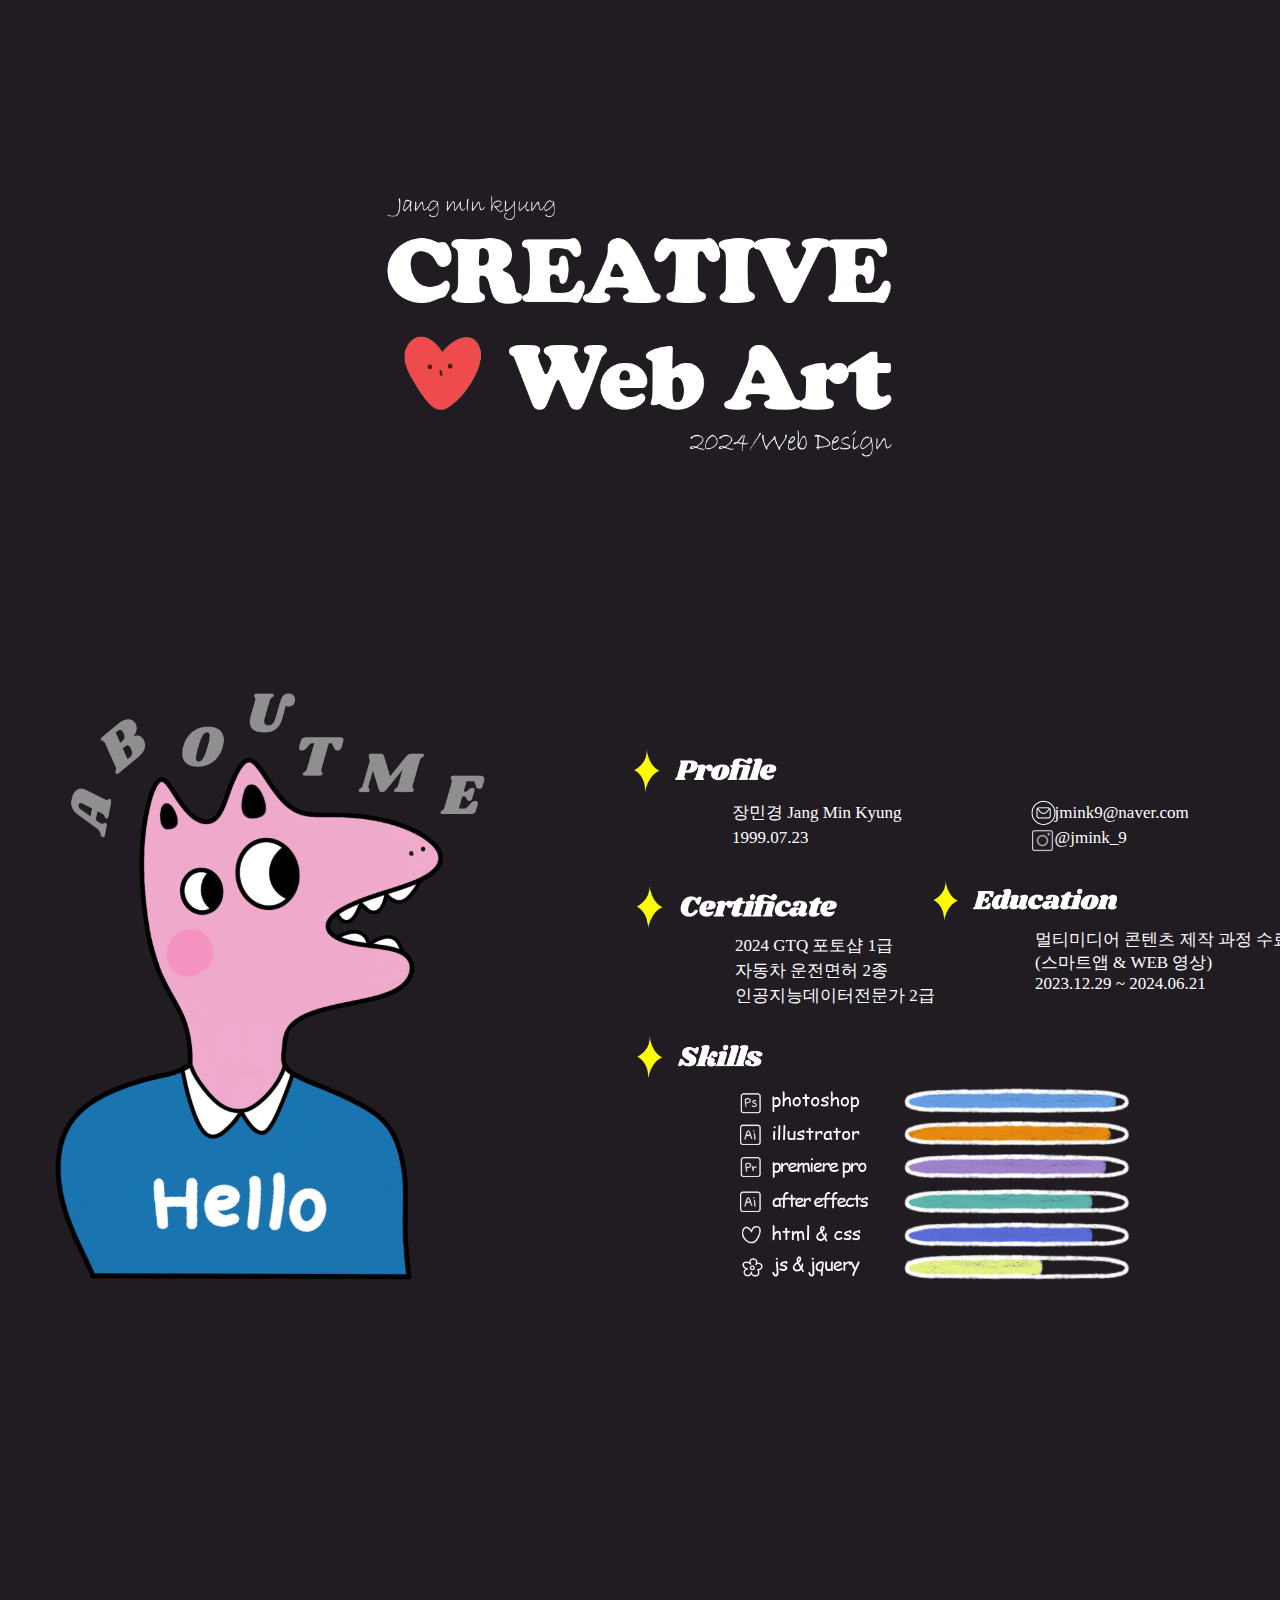
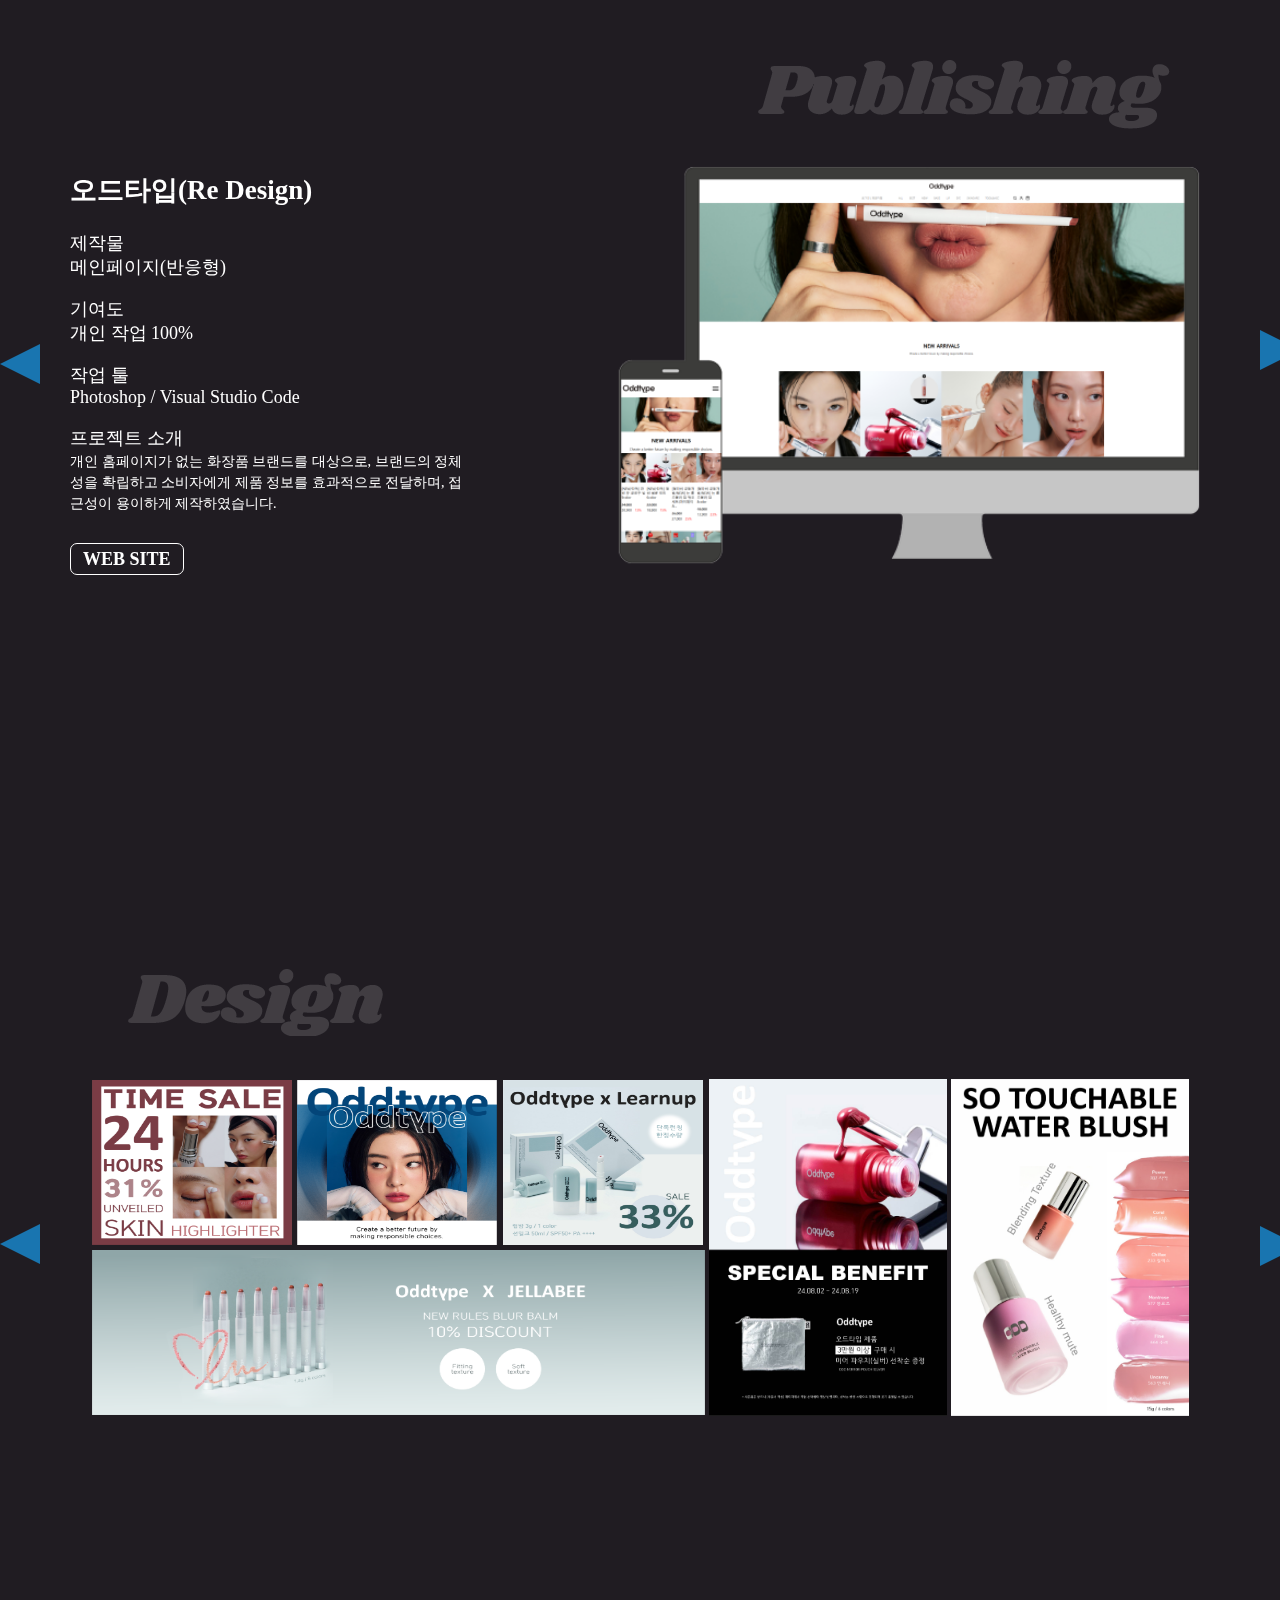
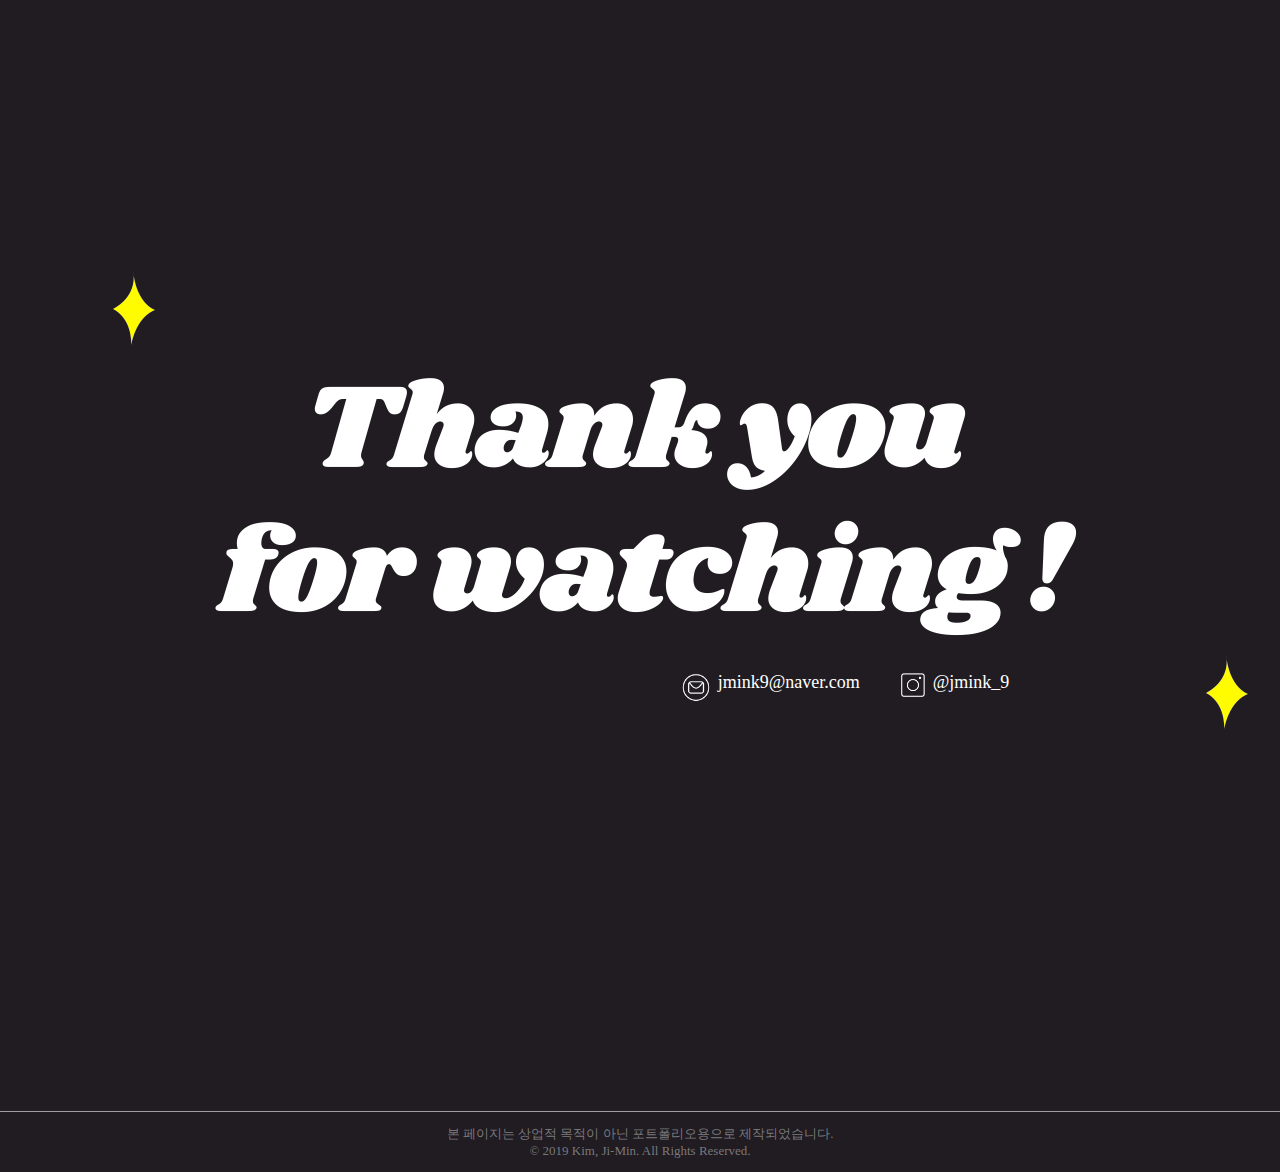
==== commit abab4c91: "Add files via upload" ====
--- a/index.html
+++ b/index.html
@@ -5,7 +5,7 @@
     <meta name="viewport" content="width=device-width, initial-scale=1.0">
     <title>포트폴리오</title>
     <link rel="stylesheet" href="css/swiper.min.css">
-    <link rel="stylesheet" href="css/index -01_01 copy.css">
+    <link rel="stylesheet" href="css/index.css">
     <script src="js/swiper.min.js"></script>
     <script src="js/jquery-3.7.1.min.js"></script>
 </head>
--- a/css/index.css
+++ b/css/index.css
@@ -0,0 +1,367 @@
+@charset "UTF-8";
+body{
+    margin: 0px;
+    padding: 0px;
+    background-color: rgb(32, 28, 34);
+    color: white;
+        font-size: 18px;}
+
+.content{width: 100%;}
+
+a{color: white;
+text-decoration: none;}
+
+/* 메인 */
+#center{position: absolute;
+        top: 0;
+        width: 100%;}
+
+#port{text-align: center;}
+
+#port_f{width: 40%;
+        padding: 12%;}
+
+
+
+        
+/* about */
+#width_about{width: 100%;}
+
+#me{margin-left: -300px;
+margin-top: 20px;}
+
+        
+#size01{width: 1280px;
+        margin: 180px auto;
+        font-size: 17px;
+        margin-top: -60px;
+        padding-left: 10px;}
+
+#aboutme{margin-left: -80px;}
+        
+#profile{margin-top: -620px;
+        margin-left: 700px;}
+
+#profile table{display: flex;}
+
+#profile td{padding-left: 150px;}
+
+#profile .text{padding-left: 100px;}
+
+#profile #icon_m{position: relative;
+                top: -52px;
+                left: 400px;}
+#profile #icon_i{position: relative;
+                top: -26px;
+                left: 370px;}
+
+
+#certificat{margin-top: 0px;
+                margin-left: 700px;}
+
+#certificat p:nth-of-type(2){margin-top: -15px;}
+
+.text_cf{margin-top: -20px;
+        margin-left: 105px;}
+
+.text_cf p:nth-of-type(3){margin-top: -15px;}
+
+
+#education{margin-top: -145px;
+        margin-left: 1000px;}
+
+#education p{margin-left: 105px;
+                margin-top: 0px;
+                width: 350px;}
+
+#skill{margin-top: 40px;
+        margin-left: 705px;}
+
+
+#sk_icon{margin-top: -310px;
+        margin-left: -380px;}
+
+
+
+
+/* web */
+.visual{margin-top: -200px;}
+
+
+#web{margin-top: -20px;}
+
+#pub_top{margin-top: 50px;}
+#pub{margin-left: 750px;
+        margin-bottom: 30px;}
+
+#web_text{width: 400px;}
+
+#web_text span{font-size: 14px;}
+
+#web_img{margin: 0px;
+        padding: 0;}
+
+#web_img01{margin-top: -30px;
+        padding: 0;}
+
+#box{display: flex;}
+
+#box p a{border: 1px white solid;
+        border-radius: 7px;
+        font-weight: bold;
+        padding: 5px 12px;
+        margin-right: 10px;}
+
+#box a:hover{background-color: #fbe730;
+                border: 1px rgb(25, 117, 176) solid;
+                border-radius: 7px;
+                font-weight: bold;
+                color: rgb(25, 117, 176);
+                padding: 5px 12px;}
+
+#triangle01{width: 0px;
+                height: 0;
+                border-style: solid;
+                border-width: 20px 40px 20px 0;
+                border-color: transparent rgb(25, 117, 176) transparent transparent;
+                margin-top: 200px;
+                position: relative;
+                left: 0px; /*top: 285px;*/
+                top: 390px;
+                z-index: 100;}
+
+#triangle02{width: 0px;
+                height: 0;
+                border-style: solid;
+                border-width: 20px 0 20px 40px;
+                border-color: transparent transparent transparent rgb(25, 117, 176);
+                margin-top: 200px;
+                position: relative;
+                left: 1260px; top: -920px;
+                z-index: 100;}
+
+
+.swiper-slide{display: flex;
+                justify-content: space-around;}
+
+
+    /* swiper */
+.visual .swiper-container{max-width: 1300px;
+                        height: 900px;
+                        margin: 0 auto;
+                        position: relative;}
+
+.visual img{vertical-align: top;}
+
+    /* swiper 하단 버튼 디자인  */
+.visual .swiper-pagination{position: absolute;
+                        left: 0; top: 780px;
+                        z-index: 100;            
+                        text-align: center;}
+
+.visual .swiper-pagination .swiper-pagination-bullet{
+        width: 12px;
+        height: 12px;
+        background: #fff;
+        opacity: 1;}
+
+.visual .swiper-pagination .swiper-pagination-bullet-active{
+        background: #ffc0f7;}
+
+
+#butt_top{margin-top: 100px;}
+
+
+/* design */
+
+#de_up{margin-top: 150px;}
+
+.grid{display:grid;
+        grid-template-columns: repeat(auto-fill, minmax(250px, 1fr));
+        grid-auto-rows: 20px;
+        grid-gap: 20px;
+        position: relative;}
+    
+.grid-item{overflow: hidden;
+        position: relative;
+        /*width: 200px;*/}
+    
+
+    
+        .hover-text {position: absolute;
+                top: 0;
+                bottom: 0;
+                left: 0;
+                right: 0;
+                background: rgba(0, 0, 0, 0.788);
+                color: #fff;
+                opacity: 0;
+                margin: 0; 
+                transition: opacity .2s, visibility .2s;}
+    
+        .hover-text02 {position: absolute;
+                    top: 0;
+                    bottom: 0;
+                    left: 0;
+                    right: 0;
+                    background: rgba(0, 0, 0, 0.788);
+                    color: #fff;
+                    opacity: 0;
+                    margin: 0; 
+                    transition: opacity .2s, visibility .2s;}
+
+        .hover-text03 {position: absolute;
+                        top: 0;
+                        bottom: 0;
+                        left: 0;
+                        right: 0;
+                        background: rgba(0, 0, 0, 0.788);
+                        color: #fff;
+                        opacity: 0;
+                        margin: 0; 
+                        transition: opacity .2s, visibility .2s;}
+
+        .hover-text04{position: absolute;
+                        top: 0;
+                        bottom: 0;
+                        left: 0;
+                        right: 0;
+                        background: rgba(0, 0, 0, 0.788);
+                        color: #fff;
+                        opacity: 0;
+                        margin: 0; 
+                        transition: opacity .2s, visibility .2s;}    
+
+        .hover-text05{position: absolute;
+                        top: 0;
+                        bottom: 0;
+                        left: 0;
+                        right: 0;
+                        background: rgba(0, 0, 0, 0.788);
+                        color: #fff;
+                        opacity: 0;
+                        margin: 0; 
+                        transition: opacity .2s, visibility .2s;}    
+
+
+        .hover-text span{position: absolute;
+                        top: 50px;
+                        left: 40px;
+                        width: 100px;
+                        border: 1px solid white;
+                        border-radius: 10px;
+                        padding: 10px;
+                        text-align: center;}
+    
+        .hover-text02 span{position: absolute;
+                        top: 140px;
+                        left: 45px;
+                        width: 130px;
+                        border: 1px solid white;
+                        border-radius: 10px;
+                        padding: 10px;
+                        text-align: center;}
+    
+        .hover-text03 span{position: absolute;
+                        top: 60px;
+                        left: 235px;
+                        width: 130px;
+                        border: 1px solid white;
+                        border-radius: 10px;
+                        padding: 10px;
+                        text-align: center;}       
+
+        .hover-text04 span{position: absolute;
+                        top: 60px;
+                        left: 130px;
+                        width: 130px;
+                        border: 1px solid white;
+                        border-radius: 10px;
+                        padding: 10px;
+                        text-align: center;}
+
+        .hover-text05 span{position: absolute;
+                        top: 50px;
+                        left: 60px;
+                        width: 120px;
+                        border: 1px solid white;
+                        border-radius: 10px;
+                        padding: 10px;
+                        text-align: center;}       
+                        
+                        
+
+        .grid-item:hover .hover-text {visibility: visible;
+                                    opacity: 1;
+                                    cursor: pointer;}
+    
+        .grid-item:hover .hover-text02 {visibility: visible;
+                                    opacity: 1;
+                                    cursor: pointer;}
+
+        .grid-item:hover .hover-text03 {visibility: visible;
+                                    opacity: 1;
+                                    cursor: pointer;}
+
+        .grid-item:hover .hover-text04{visibility: visible;
+                                    opacity: 1;
+                                    cursor: pointer;}
+
+        .grid-item:hover .hover-text05{visibility: visible;
+                                    opacity: 1;
+                                    cursor: pointer;}    
+
+
+#butt_bo{margin-top: 70px;}
+
+
+
+#des{margin-top: 120px;
+        margin-bottom: 40px;
+        margin-left: 100px;}
+
+#triangle03{width: 0px;
+                height: 0;
+                border-style: solid;
+                border-width: 20px 40px 20px 0;
+                border-color: transparent rgb(25, 117, 176) transparent transparent;
+                margin-top: 200px;
+                position: relative;
+                left: 0px; top: 420px;
+                z-index: 100;}
+
+#triangle04{width: 0px;
+                height: 0;
+                border-style: solid;
+                border-width: 20px 0 20px 40px;
+                border-color: transparent transparent transparent rgb(25, 117, 176);
+                margin-top: 200px;
+                position: relative;
+                left: 1260px; top: -950px;
+                z-index: 100;}
+
+
+/*footer*/
+#footer{display: flex;
+        justify-content: center;
+        padding: 280px 0px 250px;}
+
+#footer_text{margin-left: 75px;}
+
+#contack_ic{display: flex;
+        justify-content: center;
+        margin-top: -150px;
+        margin-left: 370px;
+        margin-bottom: 150px;}
+
+#contack_ic a:hover{color: #f594c0;}
+
+#contack_ic img{margin-left: 40px;
+                margin-right: 7px;
+                margin-top: 18px;}
+
+
+footer{border-top: 1px rgba(228, 228, 228, 0.651) solid;
+        font-size: 13px;
+        color: rgba(220, 220, 220, 0.486);
+        text-align: center;}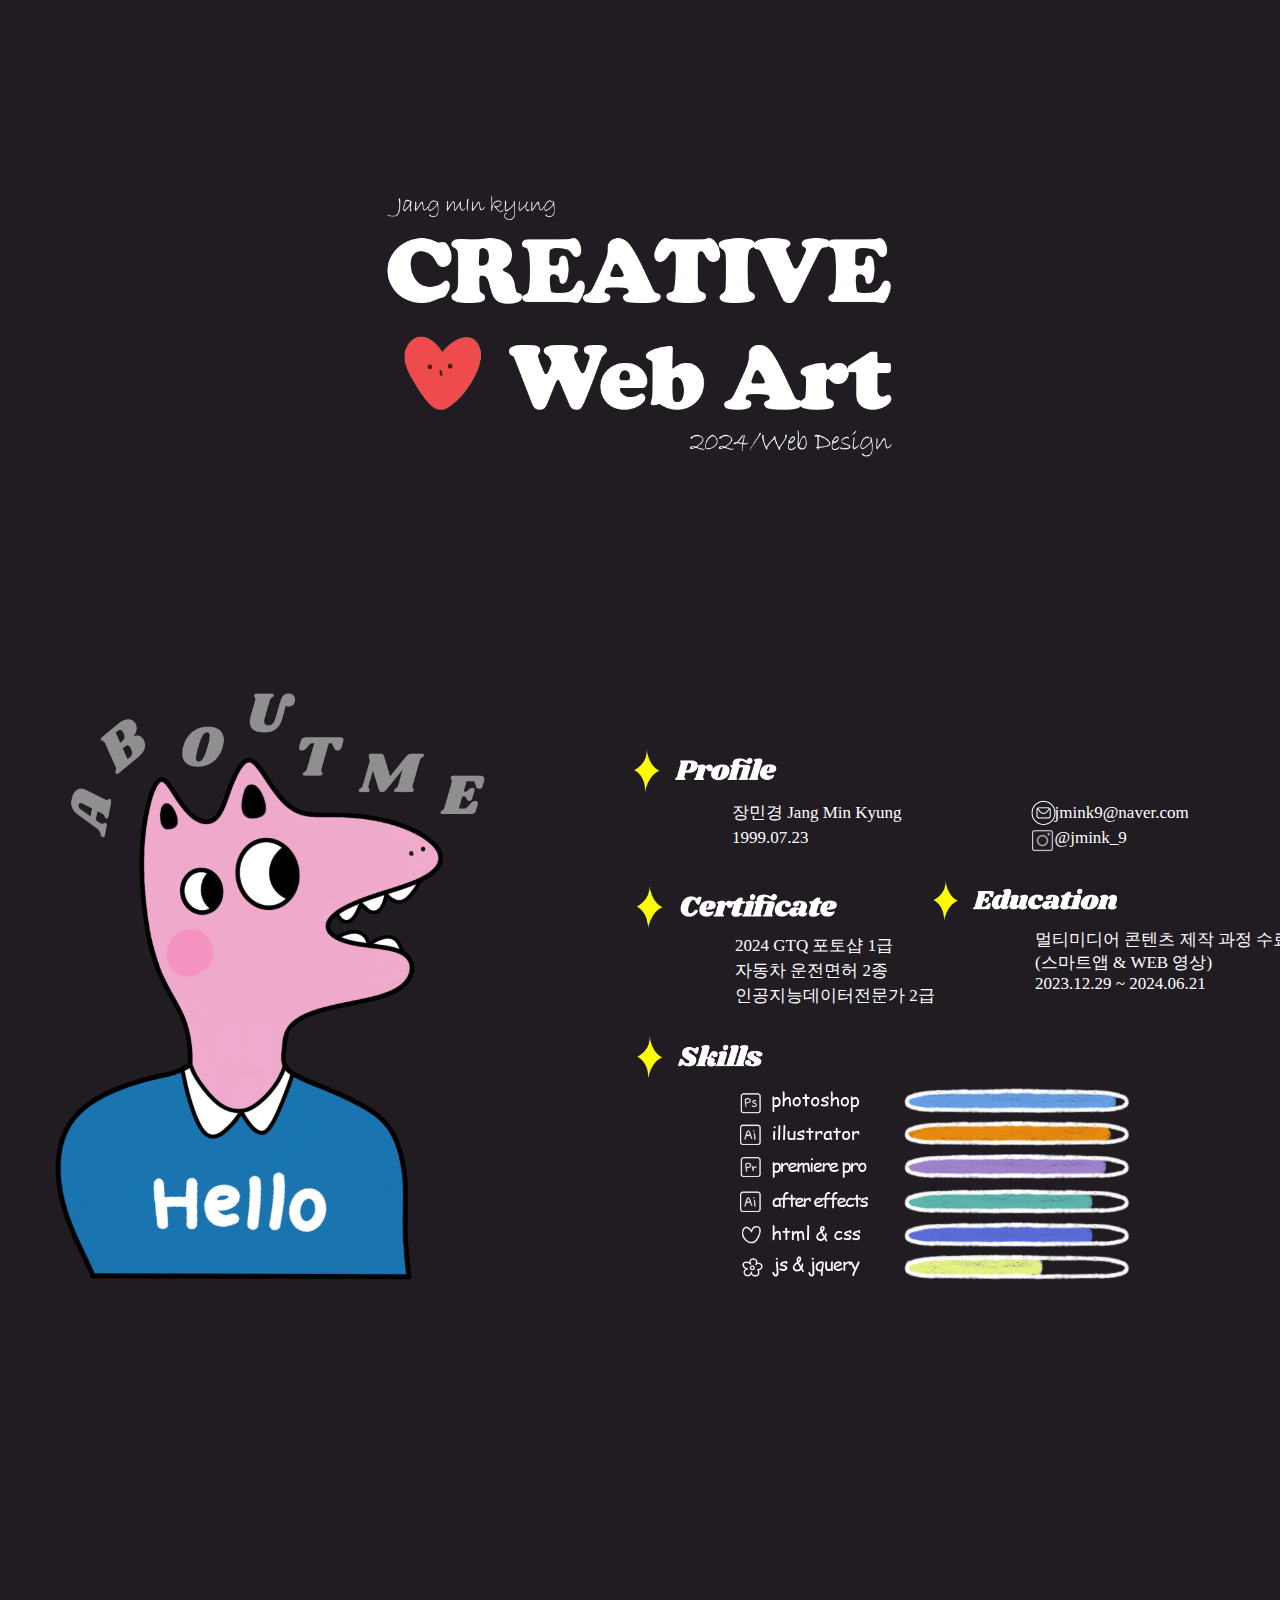
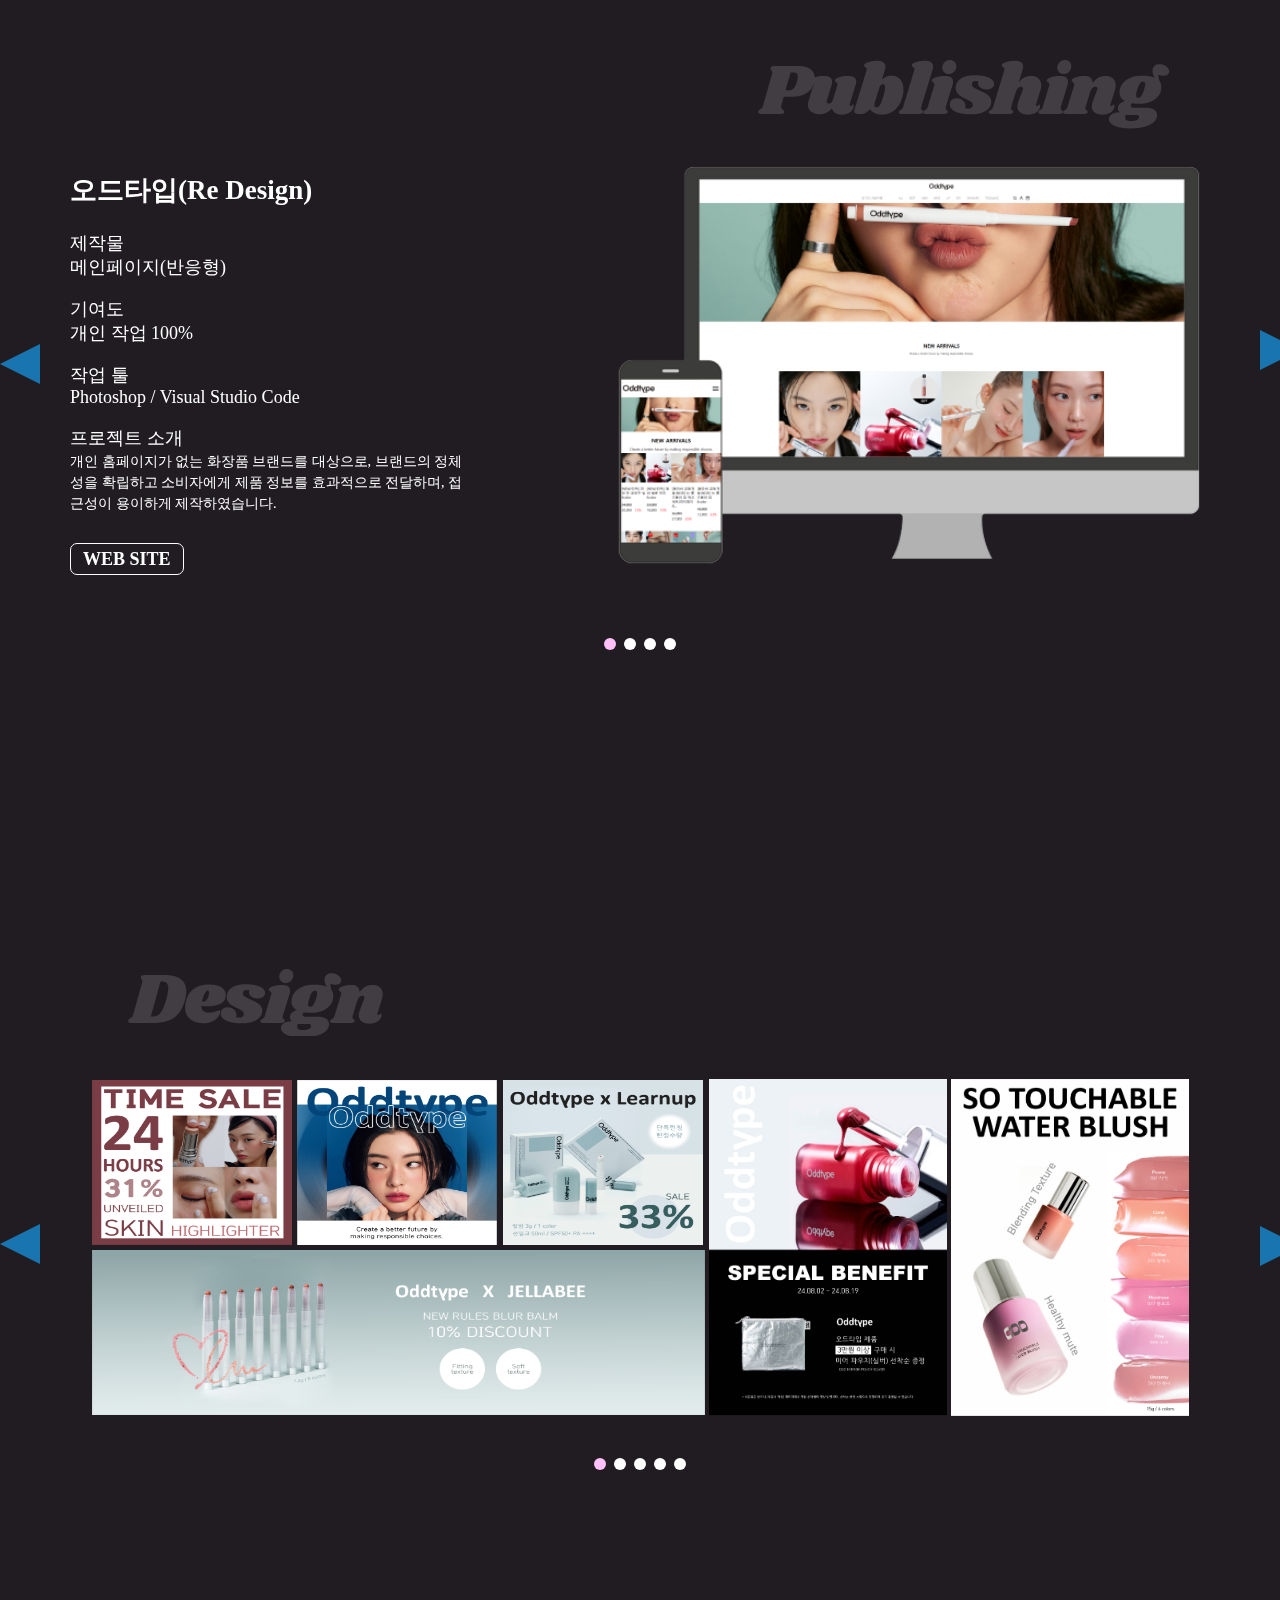
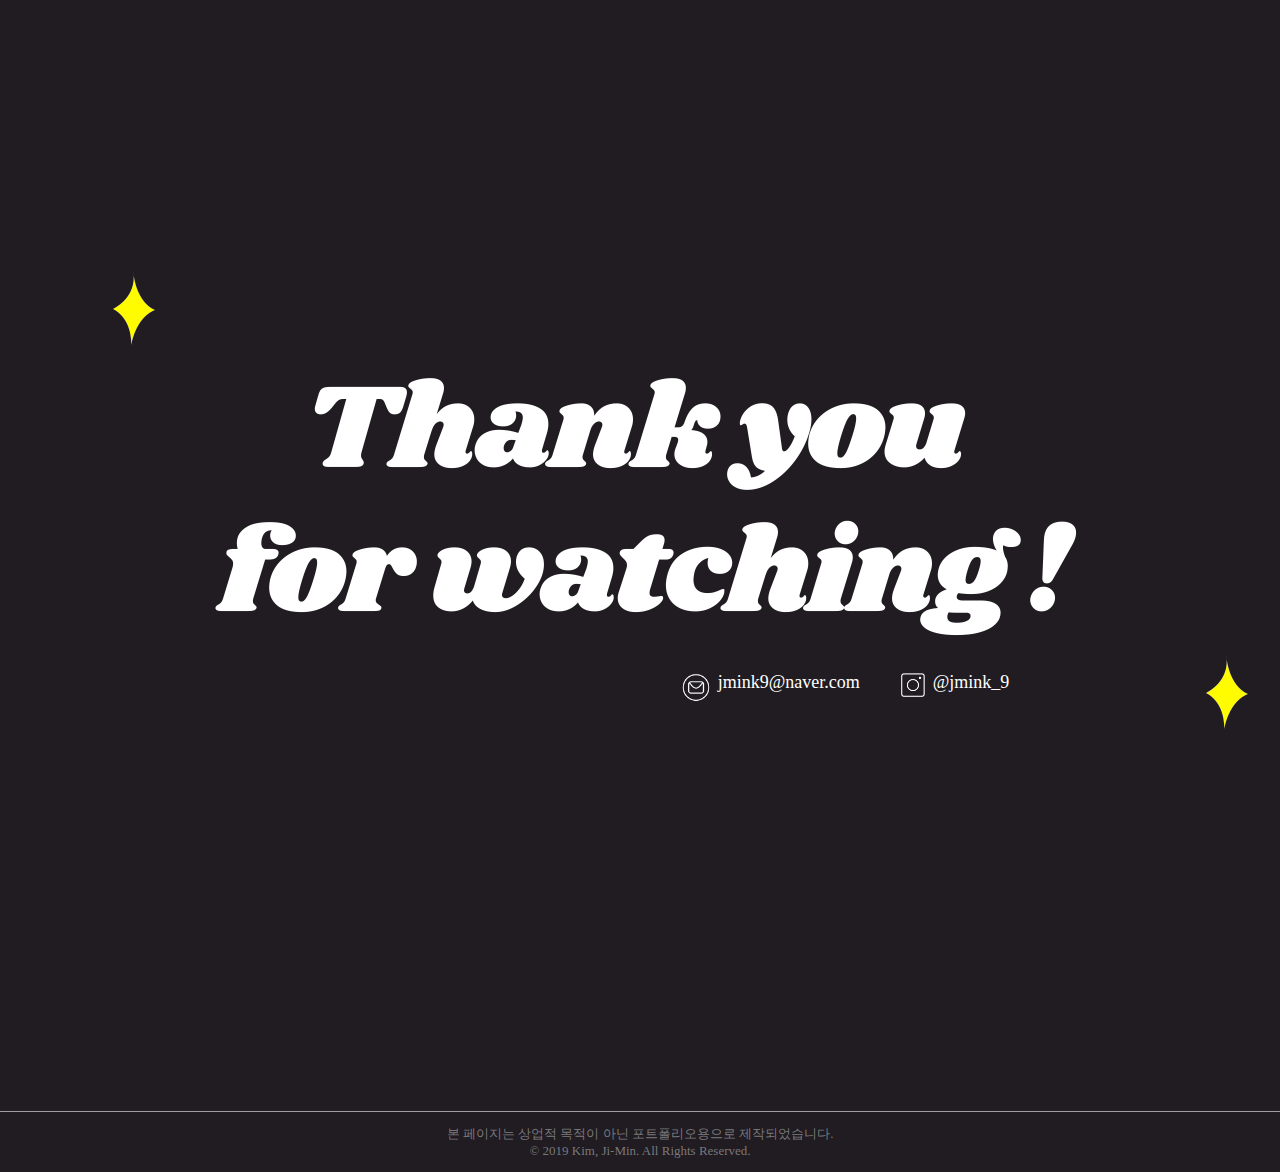
==== commit b9810c92: "Add files via upload" ====
--- a/index.html
+++ b/index.html
@@ -489,7 +489,7 @@
     </div>
 
     <!--js-->
-    <script src="js/page copy.js"></script>
+    <script src="js/page.js"></script>
  
         <script>
             function openCenteredWindow(url, width, height) {
